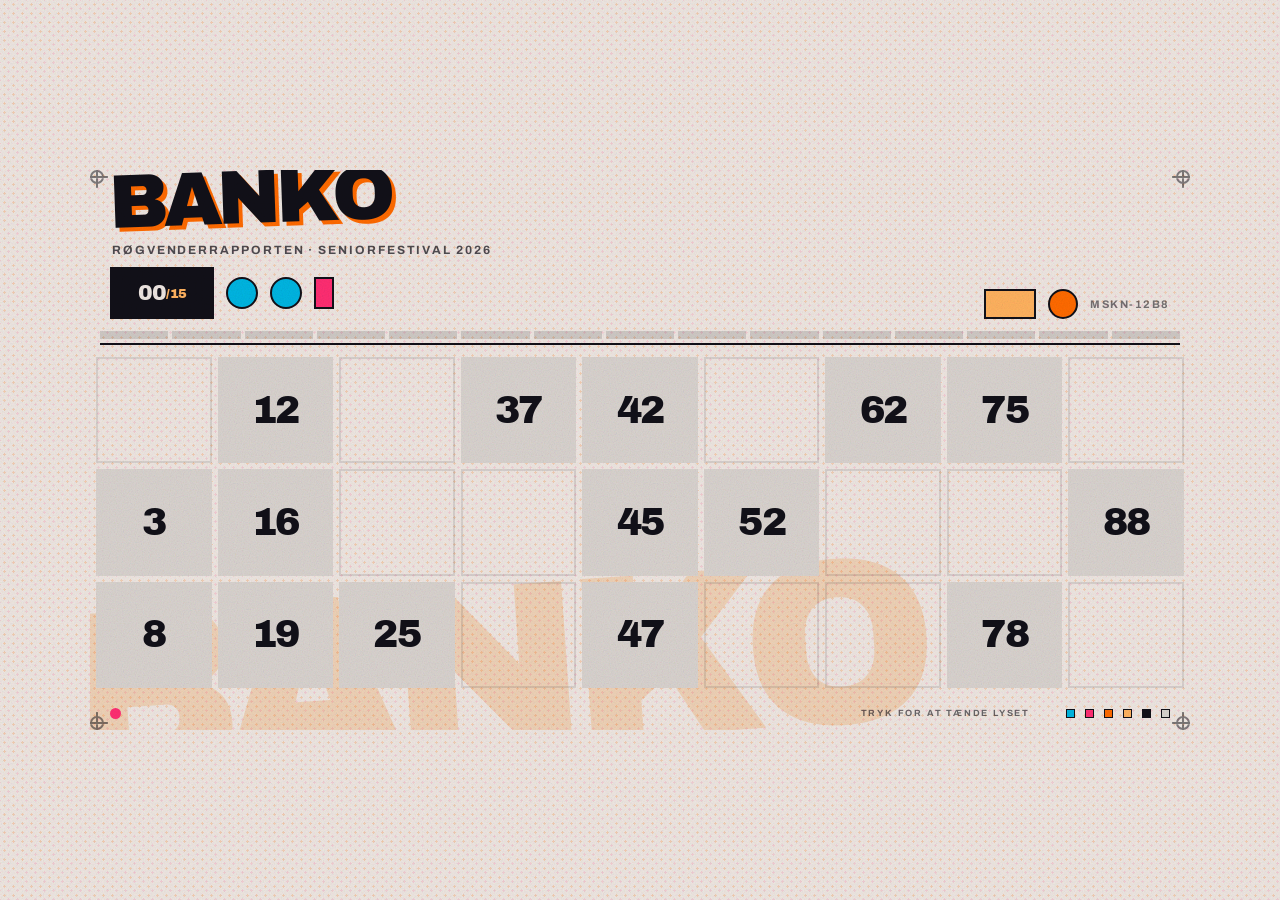
==== A/index.html @ c968e533 "add chooser page; move variant A to /A and variant D to /D Root index.html is now a split-screen cho" ====
<!DOCTYPE html>
<html lang="da">
<head>
<meta charset="UTF-8">
<meta name="viewport" content="width=device-width, initial-scale=1, maximum-scale=1, user-scalable=no, viewport-fit=cover">
<title>BANKO — Maskinen · Landslejr 2026</title>
<link rel="preconnect" href="https://fonts.googleapis.com">
<link rel="preconnect" href="https://fonts.gstatic.com" crossorigin>
<link href="https://fonts.googleapis.com/css2?family=Archivo+Black&family=Archivo:wght@400;600;700&display=swap" rel="stylesheet">
<style>
  *{ box-sizing:border-box; -webkit-tap-highlight-color:transparent; }
  html,body{ margin:0; height:100%; background:#0c0906; overflow:hidden; }
  body{
    --orange:#ff6b1a; --orange-deep:#e0490f; --glow:#ff922e; --hot:#ffb257;
    --teal:#3fe6cc; --party:#c94fd6; --party2:#42d6c0;
    --bg:#140f0b; --panel:#1e1712; --plate:#efe8dd; --plate-blank:#cdbfae; --ink:#181310;
    --bezel1:#d8c9a6; --bezel2:#b39a68; --glowbg:#43301d; --sub:#a98d68; --btnglow:#ff922e;
    font-family:ui-monospace,"SF Mono",Menlo,monospace;
  }

  /* --- Stage: always-landscape (ADR-10). Portrait → rotate whole app 90° via CSS. --- */
  .stage{
    position:relative; overflow:hidden;
    width:100vw; height:100vh; width:100dvw; height:100dvh;
    display:flex; align-items:center; justify-content:center;
    background:radial-gradient(120% 90% at 50% -20%,var(--glowbg) 0%,var(--bg) 55%); transition:background .45s;
    padding:max(10px,env(safe-area-inset-top)) max(10px,env(safe-area-inset-right)) max(10px,env(safe-area-inset-bottom)) max(10px,env(safe-area-inset-left));
  }
  /* Natural landscape: fill the wide screen. Panel takes the full viewport height
     (never under the address bar), grid flexes to fill, cells drop the square lock
     so numbers grow big instead of leaving black side-bars. Capped for desktop. */
  @media (orientation:landscape){
    .stage .bezel{ width:100%; max-width:min(1100px, 96vw); height:min(calc(100dvh - 16px), 560px); }
    .panel{ display:flex; flex-direction:column; height:100%; }
    .stage .grid{ flex:1 1 auto; min-height:0; min-width:0; grid-template-columns:repeat(9,minmax(0,1fr)); }
    .stage .cell{ aspect-ratio:auto; }   /* .stage bumps specificity over base .grid / .cell rules that come later in source */
  }
  @media (orientation:portrait){
    .stage{
      position:fixed; top:0; left:100%;
      width:100vh; height:100vw; width:100dvh; height:100dvw;
      transform:rotate(90deg); transform-origin:top left;
      padding:max(10px,env(safe-area-inset-left)) max(10px,env(safe-area-inset-top)) max(10px,env(safe-area-inset-right)) max(10px,env(safe-area-inset-bottom));
    }
    /* Rotated machine is landscape-shaped → fill layout so cells fit the (short) height instead of overflowing.
       Machine width relates to screen height (dvh), machine height to screen width (dvw). */
    .stage .bezel{ width:100%; max-width:min(1100px, 96dvh); height:min(calc(100dvw - 16px), 560px); }
    .panel{ display:flex; flex-direction:column; height:100%; }
    .stage .grid{ flex:1 1 auto; min-height:0; min-width:0; grid-template-columns:repeat(9,minmax(0,1fr)); }
    .stage .cell{ aspect-ratio:auto; }
  }
  /* Small machines (old/small phones): the full-size 2× chrome + centered title overflows the rail.
     Scale the top chrome down so the title never collides with the controls. Grid stays big. */
  @media (orientation:portrait) and (max-height:720px), (orientation:landscape) and (max-width:760px){
    .stage .rail{ padding:3px 40px 6px; gap:6px; }
    .stage .lgroup, .stage .rgroup{ gap:6px; }
    .stage .crt{ width:68px; height:34px; }
    .stage .crt-num{ font-size:18px; } .stage .crt-num span{ font-size:12px; }
    .stage .scan{ height:10px; }
    .stage .knob{ width:22px; height:22px; } .stage .tgl{ width:14px; height:22px; } .stage .redbtn{ width:22px; height:22px; }
    .stage .fader{ width:36px; height:22px; }
    .stage .title{ font-size:14px; letter-spacing:.1em; text-indent:.1em; }
    .stage .sub{ font-size:6px; letter-spacing:.14em; text-indent:.14em; }
    .stage .serial{ font-size:9.5px; }
    .stage .screw{ width:28px; height:28px; }
    .stage .s1{top:6px;left:6px}.stage .s2{top:6px;right:6px}.stage .s3{bottom:6px;left:6px}.stage .s4{bottom:6px;right:6px}
  }
  /* Ultra-small (ancient phones, ~320×480): shrink the chrome one more step */
  @media (orientation:portrait) and (max-height:520px), (orientation:landscape) and (max-width:560px){
    .stage .rail{ padding:3px 34px 5px; gap:5px; }
    .stage .lgroup, .stage .rgroup{ gap:5px; }
    .stage .crt{ width:56px; height:28px; } .stage .crt-num{ font-size:15px; } .stage .crt-num span{ font-size:9px; }
    .stage .knob{ width:20px; height:20px; } .stage .tgl{ width:13px; height:20px; } .stage .redbtn{ width:20px; height:20px; }
    .stage .fader{ width:30px; height:20px; }
    .stage .title{ font-size:11px; letter-spacing:.04em; text-indent:.04em; }
    .stage .sub{ font-size:5.5px; }
    .stage .serial{ font-size:8.5px; }
    .stage .screw{ width:24px; height:24px; }
    .stage .s1{top:5px;left:5px}.stage .s2{top:5px;right:5px}.stage .s3{bottom:5px;left:5px}.stage .s4{bottom:5px;right:5px}
  }

  .bezel{ background:linear-gradient(180deg,var(--bezel1),var(--bezel2)); transition:background .45s; padding:7px; border-radius:15px; max-width:820px; width:100%;
    box-shadow:inset 0 1px 0 rgba(255,255,255,.5),inset 0 -3px 6px rgba(0,0,0,.35),0 12px 34px rgba(0,0,0,.55); }
  .panel{ position:relative; background:var(--panel); border:1px solid #3a2c1e; border-radius:9px;
    padding:11px 14px 12px; box-shadow:inset 0 0 46px rgba(0,0,0,.6); overflow:hidden; transition:box-shadow .3s,background .45s; }
  .panel.party{ animation:disco 1.1s linear infinite; }
  @keyframes disco{
    0%{ box-shadow:inset 0 0 60px rgba(201,79,214,.34),0 0 0 2px rgba(255,107,26,.5) }
    33%{ box-shadow:inset 0 0 60px rgba(63,214,192,.34),0 0 0 2px rgba(201,79,214,.6) }
    66%{ box-shadow:inset 0 0 60px rgba(255,107,26,.4),0 0 0 2px rgba(63,214,192,.6) }
    100%{ box-shadow:inset 0 0 60px rgba(201,79,214,.34),0 0 0 2px rgba(255,107,26,.5) }
  }

  .screw{ position:absolute; z-index:5; width:40px; height:40px; border-radius:50%;
    background:radial-gradient(circle at 38% 30%, #f2e9d2 0%, #dccaa2 24%, #ab9569 60%, #6f5a3b 88%, #4c3c26 100%);
    border:1px solid #43331f;
    box-shadow:inset 0 2px 3px rgba(255,255,255,.55), inset 0 -4px 7px rgba(0,0,0,.5), 0 1px 3px rgba(0,0,0,.55); }
  .screw::before, .screw::after{ content:""; position:absolute; top:50%; left:17%; right:17%; height:11%;
    background:linear-gradient(#2c2013,#150e07); border-radius:3px;
    box-shadow:inset 0 1px 2px rgba(0,0,0,.9), 0 1px 0 rgba(255,255,255,.22); }
  .screw::before{ transform:translateY(-50%) rotate(35deg); }
  .screw::after{ transform:translateY(-50%) rotate(125deg); }
  .s1{top:7px;left:7px}.s2{top:7px;right:7px}.s3{bottom:7px;left:7px}.s4{bottom:7px;right:7px}

  .rail{ position:relative; display:flex; align-items:center; justify-content:space-between; gap:12px; padding:4px 50px 8px; }
  .lgroup, .rgroup{ display:flex; align-items:center; gap:12px; flex:none; }
  .crt{ position:relative; width:104px; height:52px; border-radius:8px; background:#04120f; flex:none; border:2px solid #3a2c1e; box-shadow:inset 0 0 14px rgba(63,230,204,.35); overflow:hidden; }
  .crt-grid{ position:absolute; inset:0; opacity:.32; background-image:linear-gradient(var(--teal) 1px,transparent 1px),linear-gradient(90deg,var(--teal) 1px,transparent 1px); background-size:12px 12px; }
  .crt-num{ position:absolute; inset:0; display:flex; align-items:center; justify-content:center; color:var(--teal); font-weight:800; font-size:28px; text-shadow:0 0 8px var(--teal) }
  .crt-num span{ color:#6f8f88; font-size:18px }
  .scan{ position:absolute; left:0; right:0; height:14px; background:linear-gradient(rgba(63,230,204,.18),transparent); animation:scan 2.6s linear infinite }
  @keyframes scan{ 0%{ top:-14px } 100%{ top:52px } }
  .knobs{ display:flex; align-items:center; gap:12px; flex:none }
  .knob{ width:32px; height:32px; border-radius:50%; position:relative; background:radial-gradient(circle at 38% 30%,#4a3a2a,#181109 78%); border:2px solid #4a3a2a }
  .knob::after{ content:""; position:absolute; left:50%; top:4px; width:4px; height:12px; background:var(--hot); border-radius:2px; box-shadow:0 0 6px var(--btnglow); transform-origin:bottom }
  .k1::after{ transform:translateX(-50%) rotate(-40deg) } .k3::after{ transform:translateX(-50%) rotate(40deg) }
  .tgl{ width:20px; height:32px; border-radius:3px; background:#241a12; border:2px solid #4a3a2a; position:relative }
  .tgl.on::after{ content:""; position:absolute; left:3px; right:3px; top:3px; height:12px; border-radius:2px; background:var(--hot); box-shadow:0 0 6px var(--btnglow) }
  .tgl.flip{ animation:tglflip .22s ease }
  @keyframes tglflip{ 0%,100%{ transform:scale(1) } 50%{ transform:scale(1.18) } }
  .redbtn{ width:30px; height:30px; border-radius:50%; background:radial-gradient(circle at 38% 32%,#ff6a5a,#a01508 76%); border:3px solid #2a0d07; box-shadow:0 0 12px rgba(220,40,20,.5) }
  /* New control types (right cluster, balance the left) — distinct from knob/toggle/CRT/redbtn */
  .fader{ position:relative; width:52px; height:30px; border-radius:4px; background:#181109; border:2px solid #4a3a2a; box-shadow:inset 0 1px 4px rgba(0,0,0,.7); flex:none; cursor:pointer }
  .fader::before{ content:""; position:absolute; left:5px; right:5px; top:50%; height:3px; transform:translateY(-50%); background:#3a2c1e; border-radius:2px }
  .fader::after{ content:""; position:absolute; top:3px; bottom:3px; left:58%; width:9px; border-radius:3px; background:linear-gradient(#e2d3ad,#8a7550); box-shadow:0 0 5px rgba(0,0,0,.6),inset 0 1px 0 rgba(255,255,255,.5) }
  .fader.slid::after{ animation:faderslide .4s ease }
  @keyframes faderslide{ 0%{ left:58% } 50%{ left:14% } 100%{ left:58% } }

  .nameplate{ position:absolute; left:50%; top:50%; transform:translate(-50%,-50%); text-align:center; line-height:1; z-index:2; pointer-events:none; }
  .nameplate .title, .nameplate .sub{ pointer-events:auto; }
  .title{ color:var(--orange); font-weight:800; font-size:20px; letter-spacing:.26em; text-indent:.26em; text-shadow:0 0 16px rgba(255,107,26,.6); cursor:pointer; user-select:none; white-space:nowrap; }
  .title.flick{ animation:titleflick .55s steps(1); }
  @keyframes titleflick{ 0%{opacity:1} 15%{opacity:.25} 30%{opacity:1} 45%{opacity:.35} 60%{opacity:1} 75%{opacity:.5} 100%{opacity:1} }
  .title.blast{ animation:titleblast .7s ease; }
  @keyframes titleblast{
    0%{ transform:none; filter:none }
    25%{ transform:scale(1.2) rotate(-2deg); filter:brightness(1.5) }
    50%{ transform:scale(1.12) rotate(2deg); filter:hue-rotate(120deg) brightness(1.5) }
    75%{ transform:scale(1.16) rotate(-1deg); filter:hue-rotate(250deg) brightness(1.4) }
    100%{ transform:none; filter:none }
  }
  .sub{ color:var(--sub); font-size:8.5px; letter-spacing:.3em; text-indent:.3em; margin-top:4px; white-space:nowrap; pointer-events:auto; cursor:pointer }
  .serial{ flex:none; color:var(--teal); font-weight:800; font-size:12px; letter-spacing:1px; text-shadow:0 0 8px var(--teal); white-space:nowrap }

  .batwrap{ display:flex; align-items:stretch; gap:3px; margin:0 2px 11px; cursor:pointer; }
  .battery{ flex:1; display:flex; gap:2px; padding:3px; background:#0c0906; border:2px solid #4a3a2a; border-radius:5px; box-shadow:inset 0 0 6px #000; }
  .battery i{ flex:1; border-radius:1px; background:#241d15; transition:background .14s,box-shadow .14s }
  .battery i.on.g{ background:#46d97a; box-shadow:0 0 6px #46d97a }
  .battery i.on.a{ background:var(--hot); box-shadow:0 0 6px var(--glow) }
  .battery i.on.r{ background:#ff4d3d; box-shadow:0 0 8px #ff4d3d }
  .nub{ width:5px; align-self:center; height:14px; background:#4a3a2a; border-radius:0 3px 3px 0 }
  .full .battery{ border-color:var(--orange); box-shadow:inset 0 0 6px #000,0 0 14px rgba(255,107,26,.6) }

  /* Secret line = absolute overlay → never reflows the grid. Bigger, centered over the machine. */
  .secret{ position:absolute; left:0; right:0; top:46%; transform:translateY(-50%); z-index:6; text-align:center; padding:0 6%;
    color:#fff; font-size:clamp(22px,5.6vw,40px); font-weight:900; letter-spacing:.06em; line-height:1.15;
    opacity:0; pointer-events:none; transition:opacity .25s;
    text-shadow:0 0 30px var(--glow),0 0 10px var(--orange),0 2px 6px rgba(0,0,0,.9); }
  .secret.show{ opacity:1; }
  .secret.punch{ animation:secpunch .45s ease; }
  @keyframes secpunch{ 0%{transform:translateY(-50%) scale(.6)} 55%{transform:translateY(-50%) scale(1.16)} 100%{transform:translateY(-50%) scale(1)} }
  /* Senior egg — text arrives tilted with its own pop */
  .secret.soul{ transform:translateY(-50%) rotate(-7deg); animation:soulpop .55s cubic-bezier(.2,1.3,.4,1); }
  @keyframes soulpop{ 0%{transform:translateY(-50%) rotate(-7deg) scale(.5);opacity:0} 60%{transform:translateY(-50%) rotate(-7deg) scale(1.12)} 100%{transform:translateY(-50%) rotate(-7deg) scale(1)} }
  /* Aura — new background: warm halo that breathes + gentle rising light (supports the wholesome message) */
  .aura{ position:absolute; inset:0; z-index:5; pointer-events:none; opacity:0; transition:opacity .45s; overflow:hidden; }
  .aura.show{ opacity:1; }
  .aura::before{ content:""; position:absolute; inset:-25%; background:radial-gradient(circle at 50% 47%, rgba(255,198,124,.5), rgba(255,120,40,.15) 42%, transparent 68%); animation:auraBreathe 3.2s ease-in-out infinite; }
  .aura::after{ content:""; position:absolute; inset:0; background:repeating-linear-gradient(0deg, rgba(255,226,190,.07) 0 2px, transparent 2px 26px); animation:auraRise 2.4s linear infinite; }
  @keyframes auraBreathe{ 0%,100%{ transform:scale(.9); opacity:.55 } 50%{ transform:scale(1.14); opacity:1 } }
  @keyframes auraRise{ from{ transform:translateY(0) } to{ transform:translateY(-26px) } }

  .grid{ display:grid; grid-template-columns:repeat(9,1fr); grid-template-rows:repeat(3,1fr); gap:5px; background:#100b07; padding:6px; border-radius:8px; border:1px solid #4a3a2b; container-type:inline-size; }
  .cell{ aspect-ratio:1; display:flex; align-items:center; justify-content:center; font-size:clamp(15px,6.4cqw,38px); font-weight:800; border-radius:6px; position:relative; }
  .cell.num{ background:var(--plate); color:var(--ink); cursor:pointer; box-shadow:inset 0 -3px 0 rgba(0,0,0,.2),inset 0 1px 0 rgba(255,255,255,.6); transition:transform .05s,box-shadow .1s,background .12s,color .12s; }
  .cell.num:active{ transform:translateY(2px); box-shadow:inset 0 -1px 0 rgba(0,0,0,.2) }
  .cell.blank{ background:var(--plate-blank); opacity:.26 }
  .cell.lit{ color:#fff; text-shadow:0 1px 2px rgba(0,0,0,.55); background:radial-gradient(circle at 50% 42%,var(--hot) 0%,var(--orange) 58%,var(--orange-deep) 100%); box-shadow:0 0 0 2px color-mix(in srgb,var(--btnglow) 50%,#000),0 0 22px 4px color-mix(in srgb,var(--btnglow) 56%,transparent),inset 0 2px 7px rgba(255,220,180,.6); animation:pulse 2.1s ease-in-out infinite; }
  @keyframes pulse{ 0%,100%{ box-shadow:0 0 0 2px color-mix(in srgb,var(--btnglow) 50%,#000),0 0 16px 3px color-mix(in srgb,var(--btnglow) 42%,transparent),inset 0 2px 7px rgba(255,220,180,.6) } 50%{ box-shadow:0 0 0 2px color-mix(in srgb,var(--btnglow) 50%,#000),0 0 28px 7px color-mix(in srgb,var(--btnglow) 63%,transparent),inset 0 2px 7px rgba(255,220,180,.6) } }

  .statusbar{ display:flex; align-items:center; gap:12px; margin-top:12px; padding:0 50px; height:26px }
  .pwr{ width:18px; height:18px; border-radius:50%; background:var(--btnglow); box-shadow:0 0 12px 3px var(--btnglow); animation:breathe 2.4s ease-in-out infinite }
  @keyframes breathe{ 0%,100%{ opacity:.55 } 50%{ opacity:1 } }
  .rivets{ margin-left:24px; display:flex; align-items:center; gap:10px; flex:none; }
  .rivets i{ width:9px; height:9px; border-radius:50%; background:radial-gradient(circle at 35% 30%,#6b5738,#241a10 78%); box-shadow:inset 0 0 1px #000,0 1px 0 rgba(255,255,255,.08); cursor:pointer; }
  .readout{ margin-left:auto; color:var(--sub); font-size:10px; letter-spacing:.2em; cursor:pointer; white-space:nowrap }
  .readout.tease{ animation:stamp .4s ease; color:var(--hot); text-shadow:0 0 8px var(--glow) }
  .party .pwr{ background:var(--party2); box-shadow:0 0 10px 3px var(--party) }

  /* Debug (?fejlfinding) */
  .dbg{ display:none; gap:8px; align-items:center; margin:8px 2px 0; }
  .dbg.on{ display:flex; }
  .dbg button{ font-family:inherit; font-size:12px; font-weight:800; letter-spacing:.08em; color:#fff; background:radial-gradient(circle at 38% 32%,#ff6a5a,#a01508 76%); border:1.5px solid #2a0d07; border-radius:6px; padding:7px 12px; cursor:pointer; }
  .dbg .info{ color:#a98d68; font-size:10px; }

  /* --- Party overlay (ADR-12): win-type + confetti + return countdown --- */
  .confetti{ position:absolute; inset:0; pointer-events:none; z-index:7; }
  .win{ position:absolute; inset:0; z-index:5; display:flex; flex-direction:column; align-items:center; justify-content:center; gap:clamp(24px,7vh,56px);
    background:rgba(20,15,11,.74); opacity:0; pointer-events:none; transition:opacity .25s; }
  .win.show{ opacity:1; pointer-events:auto; }
  .win .type{ font-size:clamp(34px,9vw,60px); font-weight:900; letter-spacing:.12em; color:#fff; text-align:center;
    text-shadow:0 0 34px var(--glow),0 0 8px var(--orange); transform:rotate(-6deg) scale(.85); transition:transform .25s; }
  .win.show .type{ transform:rotate(-6deg) scale(1); }
  .win .banko{ font-size:clamp(18px,4vw,26px); font-weight:800; letter-spacing:.3em; color:var(--hot); }
  .ret{ width:70%; max-width:420px; }
  .ret .lbl{ text-align:center; color:#e9d9bd; font-size:11px; letter-spacing:.2em; margin-bottom:6px; }
  .ret .track{ height:10px; border-radius:6px; background:#0c0906; border:2px solid #4a3a2a; overflow:hidden; box-shadow:inset 0 0 6px #000; }
  .ret .bar{ height:100%; width:100%; background:linear-gradient(90deg,var(--hot),var(--orange),var(--orange-deep)); }
  .ret .bar.run{ width:0; transition:width 10s linear; }

  /* --- Easter eggs (all on non-functional chrome; never block marking) --- */
  /* A — red button overheat: shake + amber flash */
  .bezel.shake{ animation:shake .5s ease; }
  @keyframes shake{ 0%,100%{transform:translate(0,0)} 20%{transform:translate(-4px,2px) rotate(-.4deg)} 40%{transform:translate(4px,-2px) rotate(.4deg)} 60%{transform:translate(-3px,1px)} 80%{transform:translate(3px,-1px)} }
  .flash{ position:absolute; inset:0; z-index:5; background:var(--hot); opacity:0; pointer-events:none; }
  .flash.on{ animation:flashpulse .16s steps(1) 3; }
  @keyframes flashpulse{ 0%{opacity:.5} 50%{opacity:0} 100%{opacity:.5} }
  /* B — konami max-disco strobe (no confetti) */
  .strobe{ position:absolute; inset:0; z-index:5; opacity:0; pointer-events:none; mix-blend-mode:screen; }
  .strobe.on{ animation:strobe .11s steps(1) infinite; }
  @keyframes strobe{ 0%{background:#fff;opacity:.85} 25%{background:var(--party);opacity:.7} 50%{background:#000;opacity:.25} 75%{background:var(--teal);opacity:.7} 100%{background:var(--orange);opacity:.8} }
  /* Combo 1 — white strobe rave */
  .strobe.white{ animation:wstrobe .09s steps(1) infinite; }
  @keyframes wstrobe{ 0%{background:#fff;opacity:.92} 50%{background:#000;opacity:.12} 100%{background:#fff;opacity:.92} }
  /* Combo 2 — expanding shockwave rings */
  .pulsering{ position:absolute; left:50%; top:50%; width:30px; height:30px; margin:-15px 0 0 -15px; border-radius:50%; border:4px solid var(--glow); z-index:7; pointer-events:none; box-shadow:0 0 16px var(--glow); animation:pulsering 1s ease-out forwards; }
  @keyframes pulsering{ 0%{ transform:scale(.2); opacity:.9 } 100%{ transform:scale(9); opacity:0 } }
  /* Combo 4 — police siren red/blue flood */
  .siren{ position:absolute; inset:0; z-index:5; opacity:0; pointer-events:none; mix-blend-mode:screen; }
  .siren.on{ animation:sirenflood .5s steps(1) infinite; }
  @keyframes sirenflood{ 0%{ background:radial-gradient(circle at 22% 50%, rgba(255,40,40,.75), transparent 55%); opacity:1 } 50%{ background:radial-gradient(circle at 78% 50%, rgba(50,90,255,.75), transparent 55%); opacity:1 } 100%{ background:radial-gradient(circle at 22% 50%, rgba(255,40,40,.75), transparent 55%); opacity:1 } }
  /* Combo 6 — 8-bit victory colour flash */
  .strobe.chip{ animation:chipflash .16s steps(1) infinite; }
  @keyframes chipflash{ 0%{background:#ffde3a;opacity:.72} 33%{background:#3fe6cc;opacity:.72} 66%{background:#ff6b1a;opacity:.72} 100%{background:#c94fd6;opacity:.72} }
  /* Combo 7 — bass-drop panel throb */
  .panel.throb{ animation:throb .5s ease-in-out 4; }
  @keyframes throb{ 0%,100%{ transform:scale(1); box-shadow:inset 0 0 46px rgba(0,0,0,.6) } 50%{ transform:scale(1.035); box-shadow:inset 0 0 60px rgba(255,60,20,.4),0 0 30px rgba(255,80,30,.5) } }
  /* Combo 8 — power-up gold glow flash */
  .panel.flashup{ animation:flashup .5s ease; }
  @keyframes flashup{ 0%,100%{ box-shadow:inset 0 0 46px rgba(0,0,0,.6) } 50%{ box-shadow:inset 0 0 40px rgba(255,220,120,.5),0 0 28px rgba(255,210,90,.75) } }
  /* Combo 9 — power-down brief dim */
  .panel.dim{ animation:pdim .85s ease; }
  @keyframes pdim{ 0%,100%{ filter:none } 45%{ filter:brightness(.5) saturate(.6) } }
  /* C — knob rev spin */
  .knob{ cursor:pointer; }
  .knob.rev{ animation:knobspin .6s cubic-bezier(.2,.8,.3,1); }
  @keyframes knobspin{ to{ transform:rotate(540deg) } }
  /* D — screws unscrew, fall, engine-room finale */
  .screw{ cursor:pointer; touch-action:none; transition:transform .25s,opacity .25s; }
  .screw.tick{ animation:screwtick 1.5s; }
  @keyframes screwtick{
    0%{ transform:rotate(0); animation-timing-function:cubic-bezier(.15,.85,.25,1) }   /* snap fast to 180° */
    16%{ transform:rotate(180deg); animation-timing-function:ease-out }                /* then unwind slowly back */
    100%{ transform:rotate(0) }
  }
  .screw.loosening{ animation:unscrew 1.5s linear forwards; }
  @keyframes unscrew{ 0%{transform:rotate(0) scale(1)} 100%{transform:rotate(540deg) scale(.9)} }
  /* Empty screw hole left behind after a screw falls out */
  .screw.hole{ background:radial-gradient(circle at 50% 42%, #000 0%, #0b0806 72%, #241a10 100%); border-color:#0a0705;
    box-shadow:inset 0 3px 6px rgba(0,0,0,.95), inset 0 -1px 2px rgba(255,255,255,.06), 0 1px 2px rgba(0,0,0,.5); }
  .screw.hole::before, .screw.hole::after{ display:none; }
  /* Fallen screw = a fixed-position clone appended to <body> → escapes the panel clip, drops out the window */
  /* Screws fall toward the MACHINE's bottom: down in landscape, left in portrait (machine rotated 90°) */
  .screwfly{ position:fixed; width:40px; height:40px; z-index:9999; pointer-events:none; }
  .screwfly.down{ animation:flydown 1.5s cubic-bezier(.4,.15,.7,1) forwards; }
  .screwfly.left{ animation:flyleft 1.5s cubic-bezier(.4,.15,.7,1) forwards; }
  @keyframes flydown{ 0%{ transform:translateY(0) rotate(0) } 100%{ transform:translateY(120vh) rotate(1100deg); opacity:.85 } }
  @keyframes flyleft{ 0%{ transform:translate(0,0) rotate(0) } 100%{ transform:translate(-120vw,0) rotate(1100deg); opacity:.85 } }
  /* D finale — panel comes loose and swings by its top-left corner, then snaps back */
  .panel.hang{ transform-origin:26px 26px; animation:hang 3.2s cubic-bezier(.3,.7,.4,1), disco 1.1s linear infinite; }
  @keyframes hang{
    0%{transform:none}
    12%{transform:translateY(20px) rotate(8deg)}
    30%{transform:translateY(15px) rotate(-6deg)}
    48%{transform:translateY(17px) rotate(5deg)}
    66%{transform:translateY(14px) rotate(-3deg)}
    82%{transform:translateY(8px) rotate(1.5deg)}
    100%{transform:none}   /* screws fly back → snaps straight */
  }
  .plaque{ position:absolute; inset:0; z-index:6; display:flex; align-items:center; justify-content:center; text-align:center;
    font-size:clamp(24px,7vw,50px); font-weight:900; letter-spacing:.12em; color:var(--hot); background:rgba(10,7,4,.82);
    opacity:0; pointer-events:none; transition:opacity .3s; text-shadow:0 0 30px var(--glow); }
  .plaque.show{ opacity:1; }
  /* Hidden FDF'erfest ad (long-press red button) — slides down, machine-styled, non-blocking */
  /* Top banner. Opaque, lighter-than-panel background so it reads as a raised banner (not just an orange ring). */
  .ad{ position:absolute; left:8px; right:8px; top:8px; z-index:8; display:flex; align-items:center; justify-content:center; gap:10px;
    background:linear-gradient(180deg,#3a2b1c,#241a10); border:2px solid var(--orange); border-radius:10px;
    padding:10px 14px; box-shadow:0 10px 26px rgba(0,0,0,.7),0 0 22px rgba(255,107,26,.55);
    transform:translateY(-180%); pointer-events:none; transition:transform .42s cubic-bezier(.3,1.25,.5,1); }
  .ad.show{ transform:translateY(0); pointer-events:auto; }
  .adtxt{ color:var(--plate); font-size:clamp(11px,2.5vw,15px); letter-spacing:.02em; }
  .adtxt b{ color:var(--hot); }
  .adbtn{ flex:none; color:#fff; text-decoration:none; font-weight:800; font-size:clamp(11px,2.5vw,14px); letter-spacing:.08em; white-space:nowrap;
    background:radial-gradient(circle at 40% 30%,var(--hot),var(--orange) 60%,var(--orange-deep)); padding:6px 13px; border-radius:6px; box-shadow:0 0 10px rgba(255,107,26,.6); }
  .adclose{ flex:none; color:var(--sub); font-size:14px; cursor:pointer; padding:0 2px; }
  /* Easter egg — blank-cell tap: propeller flies across the whole screen, spinning. */
  .propfly{ position:absolute; top:38%; left:-320px; z-index:60; width:min(260px,45vmin); pointer-events:none; animation:propcross 2.2s linear forwards; }
  .propfly img{ display:block; width:100%; filter:drop-shadow(0 6px 14px rgba(0,0,0,.55)); animation:propspin 0.85s linear infinite; }
  @keyframes propcross{ from{ left:-320px; } to{ left:calc(100% + 400px); } }
  @keyframes propspin{ from{ transform:rotate(0); } to{ transform:rotate(360deg); } }
  /* MASKINEN final — rotating disco spotlights sweeping across the machine */
  .beams{ position:absolute; inset:-40%; z-index:4; pointer-events:none; opacity:0; mix-blend-mode:screen; transition:opacity .3s;
    background:conic-gradient(from 0deg,
      transparent 0 14deg, rgba(255,146,46,.55) 14deg 22deg, transparent 22deg 60deg,
      rgba(201,79,214,.5) 60deg 68deg, transparent 68deg 108deg,
      rgba(63,214,192,.45) 108deg 116deg, transparent 116deg 168deg,
      rgba(255,107,26,.55) 168deg 176deg, transparent 176deg 240deg,
      rgba(255,178,87,.5) 240deg 248deg, transparent 248deg 300deg,
      rgba(201,79,214,.45) 300deg 308deg, transparent 308deg 360deg); }
  .beams.on{ opacity:1; animation:beamspin 3.4s linear infinite; }
  @keyframes beamspin{ to{ transform:rotate(360deg); } }
  /* MASKINEN final — big text across the machine (transparent → machine dances behind) */
  .bigtext{ position:absolute; inset:0; z-index:6; display:flex; align-items:center; justify-content:center; text-align:center; padding:0 5%;
    font-size:clamp(28px,10vw,78px); font-weight:900; letter-spacing:.04em; line-height:1.02; color:#fff;
    text-shadow:0 0 34px var(--glow),0 0 12px var(--orange),0 3px 0 rgba(0,0,0,.35);
    opacity:0; pointer-events:none; transform:scale(.7) rotate(-5deg); transition:opacity .3s,transform .3s; }
  .bigtext.show{ opacity:1; animation:bigwob 1.5s ease-in-out infinite .3s; }
  @keyframes bigwob{ 0%,100%{transform:scale(1) rotate(-5deg)} 50%{transform:scale(1.05) rotate(-2.5deg)} }
  /* dancing plate */
  .grid.dance .cell.num{ animation:platedance .5s ease-in-out infinite; }
  @keyframes platedance{ 0%,100%{transform:translateY(0) scale(1)} 50%{transform:translateY(-7px) scale(1.06)} }
  .grid.dance .cell.num:nth-child(3n){ animation-delay:.08s } .grid.dance .cell.num:nth-child(3n+2){ animation-delay:.16s }
  /* Serial tap → "ÆGTE VARE" stamp */
  .serial{ cursor:pointer; }
  .serial.stamp{ animation:stamp .42s ease; color:#46d97a; text-shadow:0 0 10px #46d97a; }
  @keyframes stamp{ 0%{transform:scale(.5) rotate(-8deg);opacity:.3} 60%{transform:scale(1.25) rotate(3deg)} 100%{transform:scale(1) rotate(0)} }
  /* E — ember sparks when 90 lights up */
  .ember{ position:absolute; width:6px; height:6px; border-radius:50%; pointer-events:none; z-index:7;
    background:radial-gradient(circle,#fff 0%,#ffb257 40%,#e0490f 85%); box-shadow:0 0 8px #ff922e;
    animation:ember .9s ease-out forwards; }
  @keyframes ember{ to{ transform:translate(var(--dx),var(--dy)) scale(.15); opacity:0; } }

  /* ==========================================================================
     VARIANT A — RISOGRAPH GIG POSTER
     The machine metaphor is gone: no bezel, no panel, no frame, no glow, no
     bevels. This is a screenprinted poster — flat spot inks on warm paper,
     visible grain and halftone, oversized Archivo Black display type, and a
     deliberate pink misregistration offset under every lit number.
     Palette is the extracted Seniorfestival system, nothing else.
     Deliberately shares nothing with variant D (pixels) or variant C (bloom).
     ========================================================================== */
  body{
    --ink:#111018; --paper:#efe7e2; --paper-2:#d9d3cf;
    --orange:#ff6a00; --pink:#ff2d72; --sand:#ffb25f; --cyan:#00b5e2;
    --display:"Archivo Black",Impact,sans-serif;
    --meta:"Archivo",system-ui,sans-serif;
    /* legacy machine tokens re-pointed so unconverted rules stay in palette */
    --orange-deep:#ff2d72; --glow:#ff6a00; --hot:#ffb257;
    --teal:#00b5e2; --party:#ff2d72; --party2:#00b5e2;
    --bg:#efe7e2; --panel:transparent; --plate:#efe7e2; --plate-blank:#d9d3cf;
    --bezel1:#efe7e2; --bezel2:#d9d3cf; --glowbg:#efe7e2;
    --sub:rgba(17,16,24,.55); --btnglow:#ff6a00;
    font-family:var(--meta); color:var(--ink);
  }
  html,body{ background:var(--paper); }

  /* Paper ground + halftone field. Flat inks only — no radial glows anywhere. */
  .stage{ background:
      radial-gradient(rgba(255,106,0,.20) 1.1px,transparent 1.2px) 0 0/9px 9px,
      radial-gradient(rgba(255,45,114,.13) 1.1px,transparent 1.2px) 4px 4px/9px 9px,
      var(--paper); }
  /* Press grain — the texture that sells the print. */
  .stage::after{ content:""; position:absolute; inset:0; z-index:30; pointer-events:none;
    opacity:.5; mix-blend-mode:multiply;
    background-image:url("data:image/svg+xml;utf8,<svg xmlns='http://www.w3.org/2000/svg' width='140' height='140'><filter id='n'><feTurbulence type='fractalNoise' baseFrequency='.85' numOctaves='3'/></filter><rect width='140' height='140' filter='url(%23n)' opacity='.42'/></svg>"); }

  /* No cabinet. The sheet IS the layout. */
  .bezel{ background:none; box-shadow:none; padding:0; border-radius:0; max-width:1000px; }
  .panel{ background:none; border:0; border-radius:0; box-shadow:none; padding:0 6px 4px; }
  /* Grid-breaking watermark, printed under everything in pale sand ink. */
  .panel::before{ content:"BANKO"; position:absolute; z-index:0; pointer-events:none;
    left:-3%; bottom:-6%; font-family:var(--display); font-size:26vh; line-height:.8;
    letter-spacing:-.06em; color:var(--sand); opacity:.30; mix-blend-mode:multiply;
    transform:rotate(-4deg); }
  .rail, .batwrap, .grid, .statusbar{ position:relative; z-index:1; }

  /* Screws → printed register marks (the crosshairs on a press sheet). */
  .screw, .stage .screw{ width:14px; height:14px; border-radius:50%; background:none;
    border:2px solid var(--ink); box-shadow:none; opacity:.5; }
  .screw::before, .screw::after{ display:block; content:""; position:absolute;
    background:var(--ink); left:50%; top:50%; }
  .screw::before{ width:2px; height:22px; transform:translate(-50%,-50%); }
  .screw::after{ width:22px; height:2px; transform:translate(-50%,-50%); }
  .screw.hole{ opacity:.18; }
  .s1{top:0;left:0}.s2{top:0;right:0}.s3{bottom:0;left:0}.s4{bottom:0;right:0}
  .stage .s1{top:0;left:0}.stage .s2{top:0;right:0}
  .stage .s3{bottom:0;left:0}.stage .s4{bottom:0;right:0}

  /* Masthead — oversized, tilted, ink on paper. */
  /* Masthead is a real flow item, not an absolutely-centred plate — that is the
     only way the display type can get big without landing on the chrome. */
  .rail{ padding:2px 14px 12px; align-items:flex-end; gap:8px 14px; flex-wrap:wrap; }
  /* Masthead gets its own full-width band above the meta row, so the display
     type can run large without ever meeting the chrome. */
  .nameplate{ position:static; transform:none; order:-1; flex:0 0 100%;
    min-width:0; text-align:left; }
  .lgroup, .rgroup{ flex:0 0 auto; align-items:center; }
  .title{ font-family:var(--display); font-weight:400; color:var(--ink);
    font-size:clamp(26px,7.2vw,76px); letter-spacing:-.055em; text-indent:0;
    line-height:.82; text-shadow:4px 4px 0 var(--orange); transform:rotate(-2deg);
    transform-origin:left bottom; }
  .stage .title{ font-family:var(--display); letter-spacing:-.055em; text-indent:0;
    font-size:clamp(26px,7.2vw,76px); line-height:.82; }
  .sub{ font-family:var(--meta); font-weight:700; color:var(--ink);
    text-transform:uppercase; letter-spacing:.16em; text-indent:.16em;
    font-size:clamp(7px,1.1vw,12px); margin-top:8px; opacity:.72; white-space:nowrap; line-height:1.4; }
  .stage .sub{ font-size:clamp(7px,1.1vw,12px); letter-spacing:.16em; text-indent:.16em; }

  /* Counter → a stamped ink block, not a screen. */
  .crt{ background:var(--ink); border:0; border-radius:0; box-shadow:none; overflow:visible; }
  .crt-grid, .scan{ display:none; }
  .crt-num{ font-family:var(--display); font-weight:400; color:var(--paper);
    font-size:clamp(11px,2vw,22px); letter-spacing:-.04em; text-shadow:none; }
  .crt-num span{ color:var(--sand); font-size:.6em; }

  /* Chrome → printer's marks and colour-bar chips. All still clickable. */
  .knob{ border-radius:50%; background:var(--cyan); border:2px solid var(--ink); }
  .knob::after{ display:none; }
  .tgl{ border-radius:0; background:var(--pink); border:2px solid var(--ink); }
  .tgl.on::after{ display:none; }
  .fader{ border-radius:0; background:var(--sand); border:2px solid var(--ink); box-shadow:none; }
  .fader::before, .fader::after{ display:none; }
  .redbtn{ border-radius:50%; background:var(--orange); border:2px solid var(--ink); box-shadow:none; }
  .serial{ font-family:var(--meta); font-weight:700; color:var(--ink); opacity:.55;
    font-size:clamp(7px,1vw,11px); letter-spacing:.14em; text-shadow:none; }

  /* Progress → an ink rule that fills. No gauge, no segments-as-cells. */
  .batwrap{ margin:0 4px 12px; }
  .battery{ background:none; border:0; border-bottom:2px solid var(--ink); border-radius:0;
    box-shadow:none; padding:0 0 4px; gap:4px; }
  .battery i{ background:rgba(17,16,24,.14); border-radius:0; box-shadow:none; height:8px; }
  .battery i.on.g, .battery i.on.a, .battery i.on.r{ background:var(--orange); box-shadow:none; }
  .nub{ display:none; }
  .full .battery{ border-bottom-color:var(--orange); box-shadow:none; }

  /* The plate — flat ink blocks, hard edges, paper gutters. */
  .grid{ background:none; border:0; border-radius:0; padding:0; gap:6px; }
  .cell{ border-radius:0; overflow:visible; }
  .cell.num{ background:var(--paper-2); color:var(--ink); box-shadow:none;
    font-family:var(--display); font-weight:400; letter-spacing:-.04em;
    transition:background .08s,color .08s; }
  .cell.num:active{ transform:translate(1px,1px); box-shadow:none; }
  .cell.blank{ background:none; opacity:1; box-shadow:inset 0 0 0 2px rgba(17,16,24,.10); }
  .cell.lit{ background:var(--orange); color:var(--ink); text-shadow:none;
    box-shadow:none; animation:none; }
  /* Misregistration: a pink plate printed 5px off, multiplied under the orange. */
  .cell.lit::after{ content:""; position:absolute; inset:0; z-index:-1;
    background:var(--pink); mix-blend-mode:multiply; transform:translate(5px,5px); }

  /* Status line → press credits set in small caps. */
  .statusbar{ padding:0 14px; }
  .pwr{ width:11px; height:11px; border-radius:50%; background:var(--pink);
    box-shadow:none; animation:none; }
  .readout{ font-family:var(--meta); font-weight:700; color:var(--ink); opacity:.6;
    text-transform:uppercase; letter-spacing:.2em; font-size:9px; }
  .rivets i{ border-radius:0; width:9px; height:9px; background:var(--cyan);
    border:1px solid var(--ink); box-shadow:none; }
  .rivets i:nth-child(2){ background:var(--pink) } .rivets i:nth-child(3){ background:var(--orange) }
  .rivets i:nth-child(4){ background:var(--sand) } .rivets i:nth-child(5){ background:var(--ink) }
  .rivets i:nth-child(6){ background:var(--paper-2) }

  /* Win — the poster is overprinted edge to edge. */
  .win{ background:var(--paper); }
  .win .type{ font-family:var(--display); font-weight:400; color:var(--ink);
    font-size:clamp(38px,13vw,150px); letter-spacing:-.06em; line-height:.82;
    text-shadow:8px 8px 0 var(--orange), 16px 16px 0 var(--pink); }
  .win .banko{ font-family:var(--meta); font-weight:700; color:var(--ink); opacity:.7;
    text-transform:uppercase; letter-spacing:.3em; font-size:clamp(9px,1.6vw,14px); }
  .ret .lbl{ font-family:var(--meta); font-weight:700; color:var(--ink); opacity:.6;
    text-transform:uppercase; letter-spacing:.2em; font-size:10px; }
  .ret .track{ background:none; border:0; border-bottom:3px solid rgba(17,16,24,.18);
    border-radius:0; box-shadow:none; height:3px; }
  .ret .bar{ background:var(--ink); height:3px; }

  /* Overlays & eggs — printed, never glowing. */
  .secret, .plaque, .bigtext{ font-family:var(--display); font-weight:400; letter-spacing:-.03em; }
  .secret{ color:var(--ink); text-shadow:3px 3px 0 var(--sand); }
  .plaque{ background:var(--paper); color:var(--ink); text-shadow:5px 5px 0 var(--orange); }
  .bigtext{ color:var(--ink); text-shadow:6px 6px 0 var(--orange), 12px 12px 0 var(--pink); }
  .aura::before{ background:radial-gradient(circle at 50% 47%,rgba(255,178,95,.30),transparent 62%);
    mix-blend-mode:multiply; }
  .aura::after{ display:none; }
  .ember{ border-radius:50%; background:var(--pink); box-shadow:none; }
  .pulsering{ border-radius:50%; border:5px solid var(--ink); box-shadow:none; }
  .ad{ background:var(--ink); border:0; border-radius:0; box-shadow:8px 8px 0 var(--orange); }
  .adtxt{ color:var(--paper); font-family:var(--meta); }
  .adtxt b{ color:var(--sand); }
  .adbtn{ font-family:var(--meta); font-weight:700; background:var(--orange); color:var(--ink);
    border-radius:0; box-shadow:none; letter-spacing:.1em; text-transform:uppercase; }
  .adclose{ color:var(--paper); opacity:.6; }
  .dbg button{ font-family:var(--meta); font-weight:700; background:var(--ink); color:var(--paper);
    border:0; border-radius:0; text-transform:uppercase; letter-spacing:.1em; }
  .dbg .info{ color:var(--ink); opacity:.6; }
  @keyframes chipflash{ 0%{background:var(--sand);opacity:.6} 33%{background:var(--cyan);opacity:.6}
    66%{background:var(--orange);opacity:.6} 100%{background:var(--pink);opacity:.6} }
  @keyframes strobe{ 0%{background:var(--paper);opacity:.85} 25%{background:var(--pink);opacity:.6}
    50%{background:var(--ink);opacity:.2} 75%{background:var(--cyan);opacity:.6}
    100%{background:var(--orange);opacity:.7} }
  .beams{ background:conic-gradient(from 0deg,
      transparent 0 16deg, rgba(255,106,0,.40) 16deg 24deg, transparent 24deg 76deg,
      rgba(255,45,114,.36) 76deg 84deg, transparent 84deg 136deg,
      rgba(0,181,226,.32) 136deg 144deg, transparent 144deg 196deg,
      rgba(255,178,95,.40) 196deg 204deg, transparent 204deg 360deg);
    mix-blend-mode:multiply; }

  @media (prefers-reduced-motion:reduce){
    .beams.on{ animation:none !important; }
  }
</style>
</head>
<body>
  <div class="stage">
  <div class="bezel">
  <div class="panel" id="panel">
    <span class="screw s1"></span><span class="screw s2"></span><span class="screw s3"></span><span class="screw s4"></span>

    <div class="rail">
      <div class="lgroup">
        <div class="crt"><div class="crt-grid"></div><div class="crt-num" id="crt">00<span>/15</span></div><div class="scan"></div></div>
        <div class="knobs"><span class="knob k1"></span><span class="knob k3"></span><span class="tgl on"></span></div>
      </div>
      <div class="nameplate">
        <div class="title" id="title">BANKO</div>
        <div class="sub">RØGVENDERRAPPORTEN · SENIORFESTIVAL 2026</div>
      </div>
      <div class="rgroup">
        <span class="fader"></span>
        <span class="redbtn"></span>
        <div class="serial" id="serial">MSKN-————</div>
      </div>
    </div>

    <div class="batwrap">
      <div class="battery" id="bat"><i></i><i></i><i></i><i></i><i></i><i></i><i></i><i></i><i></i><i></i><i></i><i></i><i></i><i></i><i></i></div>
      <span class="nub"></span>
    </div>

    <div class="secret" id="secret">⚡ MAGIEN ELLER TEKNOLOGIEN? ⚡</div>

    <div class="grid" id="grid"></div>

    <div class="statusbar">
      <span class="pwr"></span><span class="readout">TRYK FOR AT TÆNDE LYSET</span><span class="rivets" id="rivets"><i></i><i></i><i></i><i></i><i></i><i></i></span>
    </div>

    <div class="dbg" id="dbg" hidden>
      <button id="newplate">NY PLADE</button>
      <span class="info" id="dbginfo"></span>
    </div>

    <div class="flash" id="flash"></div>
    <div class="strobe" id="strobe"></div>
    <div class="siren" id="siren"></div>
    <div class="beams" id="beams"></div>
    <div class="bigtext" id="bigtext"></div>
    <div class="aura" id="aura"></div>
    <div class="plaque" id="plaque">🔧 MOTORRUMMET 🔧</div>
    <div class="ad" id="ad">
      <span class="adtxt">Pssst… følger du <b>fdf'erfest</b> på insta? 👀</span>
      <a class="adbtn" id="adlink" href="https://www.instagram.com/fdfterfest/" target="_blank" rel="noopener">FØLG →</a>
      <span class="adclose" id="adclose">✕</span>
    </div>
    <div class="ad" id="ytad">
      <span class="adtxt">Har du husket at følge <b>RøgvenderRapporten</b> på youtube?</span>
      <a class="adbtn" id="ytlink" href="https://www.youtube.com/@rogvenderrapporten" target="_blank" rel="noopener">Åben youtube →</a>
      <span class="adclose" id="ytclose">✕</span>
    </div>
    <canvas class="confetti" id="confetti"></canvas>
    <div class="win" id="win">
      <div class="type" id="wintype">BANKO!</div>
      <div class="banko">TILLYKKE!!!</div>
      <div class="ret">
        <div class="lbl">BARE ROLIG, DIN PLADE KOMMER TILBAGE</div>
        <div class="track"><div class="bar" id="retbar"></div></div>
      </div>
    </div>
  </div>
  </div>
  </div>

<script>
(function(){
  "use strict";

  // ---------- Randomness: crypto only (ADR-6). Never Date.now / raw Math.random. ----------
  // ponytail: modulo bias on a 32-bit draw is ~1e-9 for n<=90 — irrelevant for banko.
  function rnd(n){ const a=new Uint32Array(1); crypto.getRandomValues(a); return a[0] % n; }
  function shuffle(arr){ for(let i=arr.length-1;i>0;i--){ const j=rnd(i+1); [arr[i],arr[j]]=[arr[j],arr[i]]; } return arr; }

  // ---------- Plate generation (classic Danish banko, 3×9). ----------
  function colRange(c){                 // inclusive [lo,hi]
    if(c===0) return [1,9];
    if(c===8) return [80,90];           // 80–90 = 11 numbers (off-by-one trap)
    return [c*10, c*10+9];
  }
  function drawUnique(lo,hi,k){         // k distinct numbers from [lo,hi], sorted asc
    const pool=[]; for(let v=lo; v<=hi; v++) pool.push(v);
    shuffle(pool);
    return pool.slice(0,k).sort((a,b)=>a-b);
  }
  function pickRows(cnt){               // subset of {0,1,2} of size cnt, sorted
    return shuffle([0,1,2]).slice(0,cnt).sort((a,b)=>a-b);
  }
  function colCounts(){                 // 9 columns, each 1–3, total 15
    const c=Array(9).fill(1); let extra=6;
    while(extra>0){ const i=rnd(9); if(c[i]<3){ c[i]++; extra--; } }
    return c;
  }
  function rowLayout(counts){           // rejection-sample until every row has exactly 5 (PLAN §3)
    for(let attempt=0; attempt<2000; attempt++){
      const rowsOfCol = counts.map(pickRows);
      const tot=[0,0,0];
      rowsOfCol.forEach(rs=>rs.forEach(r=>tot[r]++));
      if(tot[0]===5 && tot[1]===5 && tot[2]===5) return rowsOfCol;
    }
    throw new Error("rowLayout failed");
  }
  function makePlate(){                 // → 3×9 grid of number|null (explicit blanks, PLAN §3.5)
    const counts=colCounts();
    const rowsOfCol=rowLayout(counts);
    const grid=[[],[],[]].map(()=>Array(9).fill(null));
    for(let c=0;c<9;c++){
      const [lo,hi]=colRange(c);
      const nums=drawUnique(lo,hi,counts[c]);      // sorted asc
      const rows=rowsOfCol[c];                      // sorted asc → smallest on top
      rows.forEach((r,i)=> grid[r][c]=nums[i]);
    }
    return grid;
  }

  // ---------- Serial = FNV-1a hash of the 15 numbers (ADR-11). Deterministic, local. ----------
  function plateNums(grid){ const out=[]; for(const row of grid) for(const v of row) if(v!=null) out.push(v); return out; }
  function serialOf(grid){
    let h=0x811c9dc5>>>0;
    for(const n of plateNums(grid)){ h^=n; h=Math.imul(h,0x01000193)>>>0; }
    return "MSKN-"+h.toString(16).toUpperCase().padStart(8,"0").slice(-4);
  }

  // ---------- Self-check (?test): 5000 plates, log rule breaks (DoD). ----------
  function validate(grid){
    const errs=[];
    const nums=plateNums(grid);
    if(nums.length!==15) errs.push("total "+nums.length);
    if(new Set(nums).size!==nums.length) errs.push("dup numbers");
    for(let r=0;r<3;r++){ const c=grid[r].filter(v=>v!=null).length; if(c!==5) errs.push("row "+r+" has "+c); }
    for(let c=0;c<9;c++){
      const col=[grid[0][c],grid[1][c],grid[2][c]].filter(v=>v!=null);
      if(col.length<1||col.length>3) errs.push("col "+c+" has "+col.length);
      const [lo,hi]=colRange(c);
      for(const v of col){ if(v<lo||v>hi) errs.push("col "+c+" value "+v+" out of ["+lo+","+hi+"]"); }
      for(let i=1;i<col.length;i++){ if(col[i]<=col[i-1]) errs.push("col "+c+" not sorted"); }
    }
    return errs;
  }
  function selfCheck(){
    const N=5000; let breaks=0;
    for(let i=0;i<N;i++){ const e=validate(makePlate()); if(e.length){ breaks++; if(breaks<=5) console.error("plate",i,e); } }
    console.log("[?test] "+N+" plader, "+breaks+" regelbrud"+(breaks===0?" ✓":" ✗"));
    document.body.innerHTML='<pre style="color:'+(breaks?'#ff4d3d':'#46d97a')+';font:16px monospace;padding:20px">'
      +N+' plader — '+breaks+' regelbrud'+(breaks===0?' ✓ (se konsol)':' ✗ (se konsol)')+'</pre>';
  }

  // ---------- Persistence (localStorage, ADR-3). Plate pinned on first open (ADR-4). ----------
  const K_GRID="banko.grid", K_MARKS="banko.marks";
  function loadGrid(){
    try{ const s=localStorage.getItem(K_GRID); if(s){ const g=JSON.parse(s); if(validate(g).length===0) return g; } }catch(e){}
    return null;
  }
  function saveGrid(g){ try{ localStorage.setItem(K_GRID, JSON.stringify(g)); }catch(e){} }
  function loadMarks(){ try{ return new Set(JSON.parse(localStorage.getItem(K_MARKS)||"[]")); }catch(e){ return new Set(); } }
  function saveMarks(set){ try{ localStorage.setItem(K_MARKS, JSON.stringify([...set])); }catch(e){} }

  // ================= app =================
  const params=new URLSearchParams(location.search);
  if(params.has("test")){ selfCheck(); return; }

  const $=s=>document.querySelector(s);
  const panel=$("#panel"), gridEl=$("#grid"), crt=$("#crt"), serialEl=$("#serial"), bat=[...document.querySelectorAll("#bat i")];
  const title=$("#title"), secret=$("#secret"), win=$("#win"), winType=$("#wintype"), retbar=$("#retbar");

  let grid=loadGrid();
  if(!grid){ grid=makePlate(); saveGrid(grid); localStorage.removeItem(K_MARKS); }
  let marks=loadMarks();
  let prevCompleteRows=0, partyActive=false;

  function litCount(){ return plateNums(grid).filter(v=>marks.has(v)).length; }
  function completeRows(){
    let n=0;
    for(let r=0;r<3;r++){ const nums=grid[r].filter(v=>v!=null); if(nums.every(v=>marks.has(v))) n++; }
    return n;
  }
  function refreshReadouts(){
    const lit=litCount();
    crt.innerHTML=String(lit).padStart(2,"0")+"<span>/15</span>";
    bat.forEach((s,i)=>{ s.className=""; if(i<lit) s.classList.add("on", i<5?"g":i<10?"a":"r"); });
    document.querySelector(".batwrap").classList.toggle("full", lit>=15);
  }

  function render(){
    serialEl.textContent=serialOf(grid);
    gridEl.innerHTML="";
    for(let r=0;r<3;r++) for(let c=0;c<9;c++){
      const v=grid[r][c];
      const cell=document.createElement("div");
      if(v==null){ cell.className="cell blank"; cell.addEventListener("click",flyPropeller); }
      else{
        cell.className="cell num"+(marks.has(v)?" lit":"");
        cell.textContent=v; cell.dataset.n=v;
        cell.addEventListener("click",()=>toggle(v,cell));
      }
      gridEl.appendChild(cell);
    }
    prevCompleteRows=completeRows();
    refreshReadouts();
  }

  function toggle(v,cell){
    if(partyActive) return;
    if(marks.has(v)) marks.delete(v); else marks.add(v);
    cell.classList.toggle("lit", marks.has(v));
    saveMarks(marks);
    refreshReadouts();
    if(v===90 && marks.has(90)) emberBurst(cell);   // E — gnist ved 90
    const now=completeRows();
    if(now>prevCompleteRows && now>0) celebrate(now);
    prevCompleteRows=now;
  }

  // ---------- Party sequence (ADR-12): 20s. win-type + confetti + disco + techno + return bar. ----------
  const WIN_LABEL=[null,"1 RÆKKE","2 RÆKKER","FULD PLADE"];
  function celebrate(rows){
    partyActive=true;
    winType.textContent=WIN_LABEL[rows]||"BANKO!";
    win.classList.add("show"); panel.classList.add("party"); gridEl.classList.add("dance");
    startConfetti();
    playRave(9);                                   // starts on this tap = user gesture (mobile audio rule)
    retbar.className="bar"; void retbar.offsetWidth; retbar.classList.add("run"); // 100%→0 over 10s
    setTimeout(()=>{
      win.classList.remove("show"); panel.classList.remove("party"); gridEl.classList.remove("dance");
      stopConfetti();
      partyActive=false;
    },10000);
  }

  // Confetti — plain canvas, no lib.
  const cv=$("#confetti"), cx=cv.getContext("2d");
  let confetti=[], confAF=0;
  const CONF_COLORS=["#ff6b1a","#ffb257","#c94fd6","#42d6c0","#fff"];
  function startConfetti(){
    cv.width=panel.clientWidth; cv.height=panel.clientHeight;
    confetti=[];
    for(let i=0;i<160;i++) confetti.push({
      x:rnd(cv.width), y:-rnd(cv.height), w:5+rnd(7), h:8+rnd(9),
      vy:2+rnd(4), vx:(rnd(200)-100)/50, rot:rnd(360), vr:(rnd(200)-100)/20,
      col:CONF_COLORS[rnd(CONF_COLORS.length)]
    });
    cancelAnimationFrame(confAF); confAF=requestAnimationFrame(confStep);
  }
  function confStep(){
    cx.clearRect(0,0,cv.width,cv.height);
    for(const p of confetti){
      p.x+=p.vx; p.y+=p.vy; p.rot+=p.vr;
      if(p.y>cv.height+20){ p.y=-20; p.x=rnd(cv.width); }
      cx.save(); cx.translate(p.x,p.y); cx.rotate(p.rot*Math.PI/180);
      cx.fillStyle=p.col; cx.fillRect(-p.w/2,-p.h/2,p.w,p.h); cx.restore();
    }
    confAF=requestAnimationFrame(confStep);
  }
  function stopConfetti(){ cancelAnimationFrame(confAF); cx.clearRect(0,0,cv.width,cv.height); }

  // One-shot confetti POP — bursts out from centre with gravity, fades, self-clears (~1.3s). No rain.
  function popConfetti(){
    cv.width=panel.clientWidth; cv.height=panel.clientHeight;
    const cxp=cv.width/2, cyp=cv.height*0.5, parts=[];
    for(let i=0;i<130;i++){ const a=Math.PI*2*rnd(360)/360, sp=4+rnd(10);
      parts.push({x:cxp+rnd(70)-35, y:cyp+rnd(40)-20, w:5+rnd(7), h:8+rnd(9),
        vx:Math.cos(a)*sp, vy:Math.sin(a)*sp-4, rot:rnd(360), vr:(rnd(200)-100)/12, col:CONF_COLORS[rnd(CONF_COLORS.length)], life:1 }); }
    let frame=0; cancelAnimationFrame(confAF);
    (function tick(){
      cx.clearRect(0,0,cv.width,cv.height);
      parts.forEach(p=>{ p.vy+=0.35; p.x+=p.vx; p.y+=p.vy; p.vx*=0.99; p.rot+=p.vr; p.life-=0.013;
        if(p.life>0){ cx.globalAlpha=Math.max(0,p.life); cx.save(); cx.translate(p.x,p.y); cx.rotate(p.rot*Math.PI/180); cx.fillStyle=p.col; cx.fillRect(-p.w/2,-p.h/2,p.w,p.h); cx.restore(); } });
      cx.globalAlpha=1;
      if(++frame<82) confAF=requestAnimationFrame(tick); else cx.clearRect(0,0,cv.width,cv.height);
    })();
  }

  // Battery VU — segments flicker like an equalizer during the party, restored after.
  let vuTimer=null;
  function startVU(){ vuTimer=setInterval(()=>{ bat.forEach((s,i)=>{ s.className=""; if(rnd(2)) s.classList.add("on", i<5?"g":i<10?"a":"r"); }); },110); }
  function stopVU(){ clearInterval(vuTimer); vuTimer=null; refreshReadouts(); }

  // Techno stinger ~10s — four-on-floor kick + offbeat stab, Web Audio (ADR-12).
  function playTechno(secs){
    secs=secs||10;
    let ctx; try{ ctx=new (window.AudioContext||window.webkitAudioContext)(); }catch(e){ return; }
    if(ctx.state==="suspended") ctx.resume();
    const master=ctx.createGain(); master.gain.value=0.5; master.connect(ctx.destination);
    const bpm=140, beat=60/bpm, t0=ctx.currentTime+0.04;
    const beats=Math.ceil(secs/beat);
    function kick(t){
      const o=ctx.createOscillator(), g=ctx.createGain();
      o.frequency.setValueAtTime(160,t); o.frequency.exponentialRampToValueAtTime(50,t+0.12);
      g.gain.setValueAtTime(0.9,t); g.gain.exponentialRampToValueAtTime(0.001,t+0.16);
      o.connect(g).connect(master); o.start(t); o.stop(t+0.18);
    }
    function stab(t){
      const o=ctx.createOscillator(), g=ctx.createGain(), f=ctx.createBiquadFilter();
      o.type="sawtooth"; o.frequency.value=220; f.type="lowpass"; f.frequency.value=1400;
      g.gain.setValueAtTime(0.0001,t); g.gain.exponentialRampToValueAtTime(0.28,t+0.01); g.gain.exponentialRampToValueAtTime(0.001,t+0.1);
      o.connect(f).connect(g).connect(master); o.start(t); o.stop(t+0.12);
    }
    for(let b=0;b<beats;b++){ kick(t0+b*beat); stab(t0+b*beat+beat/2); }
    setTimeout(()=>{ try{ ctx.close(); }catch(e){} }, secs*1000+1000);
  }

  // Hard festival techno for the WIN — 4-on-floor kick + sub, 16th hats, claps, acid stab riff. Fire i gulvet.
  function playRave(secs){
    secs=secs||18;
    let ctx; try{ ctx=new (window.AudioContext||window.webkitAudioContext)(); }catch(e){ return; }
    if(ctx.state==="suspended") ctx.resume();
    const master=ctx.createGain(); master.gain.value=0.5;
    const comp=ctx.createDynamicsCompressor(); master.connect(comp); comp.connect(ctx.destination);
    const nb=ctx.createBuffer(1, Math.floor(ctx.sampleRate*0.4), ctx.sampleRate), nd=nb.getChannelData(0);
    for(let i=0;i<nd.length;i++) nd[i]=Math.random()*2-1;   // noise for hats/claps
    const bpm=150, beat=60/bpm, t0=ctx.currentTime+0.06, beats=Math.ceil(secs/beat);
    function kick(t){ const o=ctx.createOscillator(),g=ctx.createGain(); o.frequency.setValueAtTime(190,t); o.frequency.exponentialRampToValueAtTime(45,t+0.11); g.gain.setValueAtTime(1,t); g.gain.exponentialRampToValueAtTime(0.001,t+0.19); o.connect(g).connect(master); o.start(t); o.stop(t+0.2); }
    function sub(t){ const o=ctx.createOscillator(),g=ctx.createGain(); o.type="sine"; o.frequency.value=55; g.gain.setValueAtTime(0.0001,t); g.gain.exponentialRampToValueAtTime(0.5,t+0.02); g.gain.exponentialRampToValueAtTime(0.001,t+beat*0.5); o.connect(g).connect(master); o.start(t); o.stop(t+beat*0.6); }
    function hat(t,open){ const s=ctx.createBufferSource(); s.buffer=nb; const f=ctx.createBiquadFilter(); f.type="highpass"; f.frequency.value=7500; const g=ctx.createGain(); const d=open?0.13:0.035; g.gain.setValueAtTime(0.3,t); g.gain.exponentialRampToValueAtTime(0.001,t+d); s.connect(f).connect(g).connect(master); s.start(t); s.stop(t+d+0.02); }
    function clap(t){ const s=ctx.createBufferSource(); s.buffer=nb; const f=ctx.createBiquadFilter(); f.type="bandpass"; f.frequency.value=1600; f.Q.value=0.7; const g=ctx.createGain(); g.gain.setValueAtTime(0.0001,t); g.gain.exponentialRampToValueAtTime(0.55,t+0.005); g.gain.exponentialRampToValueAtTime(0.001,t+0.16); s.connect(f).connect(g).connect(master); s.start(t); s.stop(t+0.18); }
    function stab(t,freq){ const o=ctx.createOscillator(),o2=ctx.createOscillator(),g=ctx.createGain(),f=ctx.createBiquadFilter(); o.type="sawtooth"; o2.type="sawtooth"; o.frequency.value=freq; o2.frequency.value=freq*1.008; f.type="lowpass"; f.frequency.setValueAtTime(2800,t); f.frequency.exponentialRampToValueAtTime(650,t+0.22); g.gain.setValueAtTime(0.0001,t); g.gain.exponentialRampToValueAtTime(0.3,t+0.01); g.gain.exponentialRampToValueAtTime(0.001,t+0.24); o.connect(f); o2.connect(f); f.connect(g).connect(master); o.start(t); o2.start(t); o.stop(t+0.26); o2.stop(t+0.26); }
    const riff=[220,220,262,196,220,330,262,196];
    for(let b=0;b<beats;b++){
      const t=t0+b*beat;
      kick(t); sub(t);
      hat(t+beat*0.25,false); hat(t+beat*0.5,(b%4===2)); hat(t+beat*0.75,false);
      if(b%2===1) clap(t);
      stab(t+beat*0.5, riff[b%riff.length]);
    }
    setTimeout(()=>{ try{ ctx.close(); }catch(e){} }, secs*1000+800);
  }

  // ---------- Easter eggs A–D. All on chrome only — pointer-events pass through to the grid. ----------
  function AC(){ try{ const c=new (window.AudioContext||window.webkitAudioContext)(); if(c.state==="suspended")c.resume(); return c; }catch(e){ return null; } }
  function revSound(){
    const ctx=AC(); if(!ctx) return; const o=ctx.createOscillator(),g=ctx.createGain(),f=ctx.createBiquadFilter();
    o.type="sawtooth"; f.type="lowpass"; f.frequency.value=1300; const t=ctx.currentTime;
    o.frequency.setValueAtTime(90,t); o.frequency.exponentialRampToValueAtTime(330,t+0.18); o.frequency.exponentialRampToValueAtTime(120,t+0.42);
    g.gain.setValueAtTime(0.0001,t); g.gain.exponentialRampToValueAtTime(0.3,t+0.05); g.gain.exponentialRampToValueAtTime(0.001,t+0.46);
    o.connect(f).connect(g).connect(ctx.destination); o.start(t); o.stop(t+0.5); setTimeout(()=>{try{ctx.close();}catch(e){}},700);
  }
  function blip(freq){
    const ctx=AC(); if(!ctx) return; const o=ctx.createOscillator(),g=ctx.createGain(); o.type="square"; o.frequency.value=freq;
    const t=ctx.currentTime; g.gain.setValueAtTime(0.0001,t); g.gain.exponentialRampToValueAtTime(0.22,t+0.01); g.gain.exponentialRampToValueAtTime(0.001,t+0.13);
    o.connect(g).connect(ctx.destination); o.start(t); o.stop(t+0.15); setTimeout(()=>{try{ctx.close();}catch(e){}},260);
  }
  function alarmBip(){
    const ctx=AC(); if(!ctx) return;
    [[880,0],[620,0.16],[880,0.32],[620,0.48]].forEach(([fr,at])=>{
      const o=ctx.createOscillator(),g=ctx.createGain(); o.type="square"; o.frequency.value=fr; const t=ctx.currentTime+at;
      g.gain.setValueAtTime(0.0001,t); g.gain.exponentialRampToValueAtTime(0.25,t+0.01); g.gain.exponentialRampToValueAtTime(0.001,t+0.12);
      o.connect(g).connect(ctx.destination); o.start(t); o.stop(t+0.14);
    });
    setTimeout(()=>{try{ctx.close();}catch(e){}},900);
  }

  const flash=$("#flash"), strobe=$("#strobe"), plaque=$("#plaque");
  const k1=document.querySelector(".k1"), k3=document.querySelector(".k3"), tgl=document.querySelector(".tgl"), redbtn=document.querySelector(".redbtn");

  // A — red emergency button: quick tap → overheat; long-press → hidden FDF'erfest ad
  function overheat(){
    const bz=document.querySelector(".bezel");
    bz.classList.remove("shake"); void bz.offsetWidth; bz.classList.add("shake");
    flash.classList.remove("on"); void flash.offsetWidth; flash.classList.add("on");
    alarmBip();
    setTimeout(()=>{ bz.classList.remove("shake"); flash.classList.remove("on"); },700);
  }
  const ad=$("#ad"); let adT=null, redTimer=null, redHeld=false;
  function showAd(){ ad.classList.add("show"); blip(720); setTimeout(()=>blip(900),110); clearTimeout(adT); adT=setTimeout(()=>ad.classList.remove("show"),7000); }
  redbtn.addEventListener("pointerdown",()=>{ redHeld=false; redTimer=setTimeout(()=>{ redHeld=true; showAd(); },750); });
  const redUp=()=>clearTimeout(redTimer);
  redbtn.addEventListener("pointerup",redUp); redbtn.addEventListener("pointerleave",redUp); redbtn.addEventListener("pointercancel",redUp);
  redbtn.addEventListener("click",()=>{ if(redHeld){ redHeld=false; return; } overheat(); });
  $("#adclose").addEventListener("click",()=>ad.classList.remove("show"));
  $("#adlink").addEventListener("click",()=>setTimeout(()=>ad.classList.remove("show"),100));

  // Easter egg — tap a blank (number-less) plate → propeller spins across the screen + RøgvenderRapporten banner.
  const ytad=$("#ytad"); let ytT=null, propFlying=false;
  function showYt(){ ytad.classList.add("show"); blip(660); clearTimeout(ytT); ytT=setTimeout(()=>ytad.classList.remove("show"),7000); }
  $("#ytclose").addEventListener("click",()=>ytad.classList.remove("show"));
  $("#ytlink").addEventListener("click",()=>setTimeout(()=>ytad.classList.remove("show"),100));
  function flyPropeller(){
    if(partyActive||propFlying) return;
    propFlying=true;
    const p=document.createElement("div"); p.className="propfly"; p.style.top=(20+rnd(45))+"%";
    p.innerHTML='<img src="RvR_Propel.svg" alt="">';
    document.querySelector(".stage").appendChild(p); revSound();
    p.addEventListener("animationend",()=>{ p.remove(); propFlying=false; });
    showYt();
  }
  // Hidden FDF'erfest spot #2: tap the fader (slides the handle) → ad
  const fader=document.querySelector(".fader");
  fader.addEventListener("click",()=>{ fader.classList.remove("slid"); void fader.offsetWidth; fader.classList.add("slid"); showAd(); });

  // B — knob/toggle press-patterns → different parties (all synthesized audio, no files)
  const siren=$("#siren");
  const PATTERNS=[   // longest first so specific combos win
    { seq:["k1","k3","k1","k3","tgl"], fn:maxDisco },     // konami → MAX disco
    { seq:["tgl","k1","k3","tgl"],     fn:sirenDisco },   // → police-siren red/blue
    { seq:["tgl","k3","k1","tgl"],     fn:fireworks },    // → fireworks
    { seq:["tgl","tgl","tgl","tgl"],   fn:raveStrobe },   // → white strobe rave
    { seq:["k3","k1","tgl"],           fn:chipVictory },  // → 8-bit victory fanfare
    { seq:["k1","k3","tgl"],           fn:bassDrop },     // → bass drop
    { seq:["k1","k1","k1"],            fn:pulseWave },     // → bass shockwave rings
    { seq:["k3","k3","k3"],            fn:matrixRain },    // → green digital rain
    { seq:["k1","tgl"],                fn:powerUp },       // → power-up chime
    { seq:["k3","tgl"],                fn:powerDown },     // → sad-trombone wah-wah
  ];
  let kbuf=[], kbufT=null;
  function endsWith(buf,seq){ if(buf.length<seq.length) return false; for(let i=0;i<seq.length;i++){ if(buf[buf.length-seq.length+i]!==seq[i]) return false; } return true; }
  function feedKonami(id){
    kbuf.push(id); if(kbuf.length>8) kbuf.shift();
    clearTimeout(kbufT); kbufT=setTimeout(()=>kbuf=[],1600);
    for(const p of PATTERNS){ if(endsWith(kbuf,p.seq)){ kbuf=[]; p.fn(); return; } }
  }
  function maxDisco(){
    strobe.classList.add("on"); panel.classList.add("party"); playTechno(3); popConfetti();
    setTimeout(()=>{ strobe.classList.remove("on"); if(!partyActive) panel.classList.remove("party"); },3000);
  }
  // Party combo 1 — white strobe rave + laser zaps (4× toggle)
  function raveStrobe(){ strobe.classList.add("on","white"); laserZaps();
    setTimeout(()=>{ strobe.classList.remove("on","white"); },2200); }
  function laserZaps(){ const ctx=AC(); if(!ctx) return;
    for(let i=0;i<7;i++){ const t=ctx.currentTime+i*0.28,o=ctx.createOscillator(),g=ctx.createGain();
      o.type="sawtooth"; o.frequency.setValueAtTime(1900,t); o.frequency.exponentialRampToValueAtTime(180,t+0.22);
      g.gain.setValueAtTime(0.22,t); g.gain.exponentialRampToValueAtTime(0.001,t+0.24); o.connect(g).connect(ctx.destination); o.start(t); o.stop(t+0.26); }
    setTimeout(()=>{ try{ctx.close();}catch(e){} },2400); }
  // Party combo 2 — expanding shockwave rings + deep bass pulses (3× left knob)
  function pulseWave(){ for(let i=0;i<3;i++) setTimeout(()=>{ const r=document.createElement("div"); r.className="pulsering"; panel.appendChild(r); setTimeout(()=>r.remove(),1000); }, i*260); bassPulses(); }
  function bassPulses(){ const ctx=AC(); if(!ctx) return;
    for(let i=0;i<4;i++){ const t=ctx.currentTime+i*0.26,o=ctx.createOscillator(),g=ctx.createGain();
      o.type="sine"; o.frequency.setValueAtTime(120,t); o.frequency.exponentialRampToValueAtTime(45,t+0.2);
      g.gain.setValueAtTime(0.0001,t); g.gain.exponentialRampToValueAtTime(0.6,t+0.02); g.gain.exponentialRampToValueAtTime(0.001,t+0.24); o.connect(g).connect(ctx.destination); o.start(t); o.stop(t+0.26); }
    setTimeout(()=>{ try{ctx.close();}catch(e){} },1400); }
  // Party combo 3 — green digital rain + rising arpeggio (3× right knob)
  let mtxAF=0, mtxCols=[];
  function matrixRain(){ cv.width=panel.clientWidth; cv.height=panel.clientHeight;
    const cols=Math.max(1,Math.floor(cv.width/12)); mtxCols=Array.from({length:cols},()=>rnd(cv.height));
    cancelAnimationFrame(mtxAF); (function step(){ cx.fillStyle="rgba(8,14,7,.28)"; cx.fillRect(0,0,cv.width,cv.height);
      cx.fillStyle="#46ff7a"; cx.font="12px monospace";
      mtxCols.forEach((y,i)=>{ cx.fillText(String.fromCharCode(0x30+rnd(74)), i*12, y); mtxCols[i]= y>cv.height ? 0 : y+12; });
      mtxAF=requestAnimationFrame(step); })();
    arpUp(); setTimeout(()=>{ cancelAnimationFrame(mtxAF); cx.clearRect(0,0,cv.width,cv.height); },2600); }
  function arpUp(){ const ctx=AC(); if(!ctx) return; const sc=[262,330,392,523,659,784,1047];
    for(let i=0;i<15;i++){ const t=ctx.currentTime+i*0.11,f=sc[i%sc.length]*(i>7?2:1),o=ctx.createOscillator(),g=ctx.createGain();
      o.type="square"; o.frequency.value=f; g.gain.setValueAtTime(0.0001,t); g.gain.exponentialRampToValueAtTime(0.18,t+0.006); g.gain.exponentialRampToValueAtTime(0.001,t+0.09); o.connect(g).connect(ctx.destination); o.start(t); o.stop(t+0.1); }
    setTimeout(()=>{ try{ctx.close();}catch(e){} },2200); }
  // Party combo 4 — police-siren red/blue flood + wailing siren (tgl,k1,k3,tgl)
  function sirenDisco(){ siren.classList.add("on"); panel.classList.add("party"); sirenSound();
    setTimeout(()=>{ siren.classList.remove("on"); if(!partyActive) panel.classList.remove("party"); },2600); }
  function sirenSound(){ const ctx=AC(); if(!ctx) return; const o=ctx.createOscillator(),g=ctx.createGain(),lfo=ctx.createOscillator(),lg=ctx.createGain();
    o.type="sawtooth"; o.frequency.value=620; lfo.type="sine"; lfo.frequency.value=2.2; lg.gain.value=320; lfo.connect(lg); lg.connect(o.frequency);
    g.gain.value=0.18; o.connect(g).connect(ctx.destination); o.start(); lfo.start();
    setTimeout(()=>{ try{ g.gain.setValueAtTime(0.0001,ctx.currentTime); o.stop(); lfo.stop(); ctx.close(); }catch(e){} },2500); }
  // Party combo 5 — fireworks: spark bursts + whistle-and-pop (tgl,k3,k1,tgl)
  function sparkAt(px,py){ for(let i=0;i<18;i++){ const e=document.createElement("div"); e.className="ember"; e.style.left=px+"px"; e.style.top=py+"px";
    const ang=Math.PI*2*i/18 + rnd(100)/100, dist=25+rnd(65); e.style.setProperty("--dx",(Math.cos(ang)*dist).toFixed(0)+"px"); e.style.setProperty("--dy",(Math.sin(ang)*dist).toFixed(0)+"px");
    panel.appendChild(e); setTimeout(()=>e.remove(),950); } }
  function fireworks(){ const W=panel.clientWidth,H=panel.clientHeight;
    for(let i=0;i<5;i++) setTimeout(()=>sparkAt(W*(0.18+rnd(64)/100), H*(0.14+rnd(52)/100)), i*320); fireworkSound(); }
  function fireworkSound(){ const ctx=AC(); if(!ctx) return;
    for(let i=0;i<5;i++){ const t=ctx.currentTime+i*0.32;
      const o=ctx.createOscillator(),g=ctx.createGain(); o.type="sine"; o.frequency.setValueAtTime(400,t); o.frequency.exponentialRampToValueAtTime(1500,t+0.18);
      g.gain.setValueAtTime(0.12,t); g.gain.exponentialRampToValueAtTime(0.001,t+0.2); o.connect(g).connect(ctx.destination); o.start(t); o.stop(t+0.22);
      const nb=ctx.createBuffer(1,Math.floor(ctx.sampleRate*0.15),ctx.sampleRate),nd=nb.getChannelData(0); for(let j=0;j<nd.length;j++)nd[j]=Math.random()*2-1;
      const s=ctx.createBufferSource(); s.buffer=nb; const ng=ctx.createGain(); const pt=t+0.2; ng.gain.setValueAtTime(0.5,pt); ng.gain.exponentialRampToValueAtTime(0.001,pt+0.13); s.connect(ng).connect(ctx.destination); s.start(pt); s.stop(pt+0.15); }
    setTimeout(()=>{ try{ctx.close();}catch(e){} },2200); }
  // Party combo 6 — 8-bit victory fanfare + retro colour flash (k3,k1,tgl)
  function chipVictory(){ strobe.classList.add("on","chip"); chipTune(); setTimeout(()=>strobe.classList.remove("on","chip"),2000); }
  function chipTune(){ const ctx=AC(); if(!ctx) return; const notes=[[392,0],[523,0.12],[659,0.24],[784,0.36],[659,0.5],[784,0.62],[1047,0.78]];
    notes.forEach(([f,at])=>{ const t=ctx.currentTime+at,o=ctx.createOscillator(),g=ctx.createGain(),last=at>0.7; o.type="square"; o.frequency.value=f;
      g.gain.setValueAtTime(0.0001,t); g.gain.exponentialRampToValueAtTime(0.2,t+0.01); g.gain.exponentialRampToValueAtTime(0.001,t+(last?0.5:0.13)); o.connect(g).connect(ctx.destination); o.start(t); o.stop(t+(last?0.55:0.14)); });
    setTimeout(()=>{ try{ctx.close();}catch(e){} },1600); }
  // Party combo 7 — bass drop: riser → deep sweep + sub thumps, panel throbs (k1,k3,tgl)
  function bassDrop(){ panel.classList.remove("throb"); void panel.offsetWidth; panel.classList.add("throb"); bassDropSound();
    setTimeout(()=>panel.classList.remove("throb"),2200); }
  function bassDropSound(){ const ctx=AC(); if(!ctx) return; const t0=ctx.currentTime;
    const nb=ctx.createBuffer(1,Math.floor(ctx.sampleRate),ctx.sampleRate),nd=nb.getChannelData(0); for(let j=0;j<nd.length;j++)nd[j]=Math.random()*2-1;
    const s=ctx.createBufferSource(); s.buffer=nb; const f=ctx.createBiquadFilter(); f.type="bandpass"; f.frequency.setValueAtTime(300,t0); f.frequency.exponentialRampToValueAtTime(6000,t0+0.8); f.Q.value=2;
    const rg=ctx.createGain(); rg.gain.setValueAtTime(0.14,t0); rg.gain.linearRampToValueAtTime(0.4,t0+0.8); rg.gain.exponentialRampToValueAtTime(0.001,t0+0.95); s.connect(f).connect(rg).connect(ctx.destination); s.start(t0); s.stop(t0+1);
    const dt=t0+0.85,o=ctx.createOscillator(),g=ctx.createGain(); o.type="sine"; o.frequency.setValueAtTime(200,dt); o.frequency.exponentialRampToValueAtTime(35,dt+0.5);
    g.gain.setValueAtTime(0.0001,dt); g.gain.exponentialRampToValueAtTime(0.8,dt+0.02); g.gain.exponentialRampToValueAtTime(0.001,dt+0.7); o.connect(g).connect(ctx.destination); o.start(dt); o.stop(dt+0.75);
    for(let i=0;i<3;i++){ const tt=dt+0.5+i*0.28,oo=ctx.createOscillator(),gg=ctx.createGain(); oo.type="sine"; oo.frequency.setValueAtTime(90,tt); oo.frequency.exponentialRampToValueAtTime(40,tt+0.18);
      gg.gain.setValueAtTime(0.0001,tt); gg.gain.exponentialRampToValueAtTime(0.6,tt+0.02); gg.gain.exponentialRampToValueAtTime(0.001,tt+0.22); oo.connect(gg).connect(ctx.destination); oo.start(tt); oo.stop(tt+0.24); }
    setTimeout(()=>{ try{ctx.close();}catch(e){} },2500); }
  // Party combo 8 — power-up chime + gold glow flash (k1,tgl)
  function powerUp(){ panel.classList.remove("flashup"); void panel.offsetWidth; panel.classList.add("flashup"); coinSound(); setTimeout(()=>panel.classList.remove("flashup"),600); }
  function coinSound(){ const ctx=AC(); if(!ctx) return; const notes=[[784,0,0.09],[1047,0.08,0.09],[1319,0.16,0.35]];
    notes.forEach(([f,at,dur])=>{ const t=ctx.currentTime+at,o=ctx.createOscillator(),g=ctx.createGain(); o.type="square"; o.frequency.value=f;
      g.gain.setValueAtTime(0.0001,t); g.gain.exponentialRampToValueAtTime(0.2,t+0.01); g.gain.exponentialRampToValueAtTime(0.001,t+dur); o.connect(g).connect(ctx.destination); o.start(t); o.stop(t+dur+0.02); });
    setTimeout(()=>{ try{ctx.close();}catch(e){} },700); }
  // Party combo 9 — sad-trombone wah-wah + brief dim (k3,tgl)
  function powerDown(){ panel.classList.remove("dim"); void panel.offsetWidth; panel.classList.add("dim"); trombone(); setTimeout(()=>panel.classList.remove("dim"),900); }
  function trombone(){ const ctx=AC(); if(!ctx) return; const notes=[[311,0,0.24],[277,0.26,0.24],[233,0.52,0.55]];
    notes.forEach(([f,at,dur],idx)=>{ const t=ctx.currentTime+at,o=ctx.createOscillator(),g=ctx.createGain(),flt=ctx.createBiquadFilter();
      o.type="sawtooth"; o.frequency.setValueAtTime(f,t); if(idx===2) o.frequency.linearRampToValueAtTime(f*0.84,t+dur);   // final bend down (waaah)
      flt.type="lowpass"; flt.frequency.value=1100; g.gain.setValueAtTime(0.0001,t); g.gain.exponentialRampToValueAtTime(0.26,t+0.03); g.gain.exponentialRampToValueAtTime(0.001,t+dur);
      o.connect(flt).connect(g).connect(ctx.destination); o.start(t); o.stop(t+dur+0.05); });
    setTimeout(()=>{ try{ctx.close();}catch(e){} },1300); }

  // C — turning a knob revs the machine (also feeds the konami buffer)
  function revKnob(knob,id){
    knob.classList.remove("rev"); void knob.offsetWidth; knob.classList.add("rev");
    setTimeout(()=>knob.classList.remove("rev"),600);
    revSound(); feedKonami(id);
  }
  k1.addEventListener("click",()=>revKnob(k1,"k1"));
  k3.addEventListener("click",()=>revKnob(k3,"k3"));
  tgl.addEventListener("click",()=>{                    // flip the switch (visible) + feed konami
    tgl.classList.toggle("on");
    tgl.classList.remove("flip"); void tgl.offsetWidth; tgl.classList.add("flip");
    blip(430); feedKonami("tgl");
  });

  // D — hold a screw 5s → it unscrews and falls. All 4 out → engine-room finale, then they screw back in.
  const screws=[...document.querySelectorAll(".screw")]; let screwsOut=0; const holds=new Map();
  screws.forEach(sc=>{
    const start=()=>{ if(sc.dataset.out) return; sc.classList.add("loosening"); holds.set(sc,setTimeout(()=>dropScrew(sc),1500)); };
    const cancel=()=>{ if(sc.dataset.out) return; sc.classList.remove("loosening"); clearTimeout(holds.get(sc)); };
    sc.addEventListener("pointerdown",start);
    sc.addEventListener("pointerup",cancel);
    sc.addEventListener("pointerleave",cancel);
    sc.addEventListener("pointercancel",cancel);
    sc.addEventListener("click",()=>{                    // single tap → little tighten-turn + metallic tick
      if(sc.dataset.out) return;
      sc.classList.remove("tick"); void sc.offsetWidth; sc.classList.add("tick");
      blip(880);
    });
  });
  function dropScrew(sc){
    sc.classList.remove("loosening"); sc.dataset.out="1";
    const r=sc.getBoundingClientRect();
    const fly=document.createElement("div"); fly.className="screw screwfly "+(matchMedia("(orientation:portrait)").matches?"left":"down");
    fly.style.left=r.left+"px"; fly.style.top=r.top+"px";
    document.body.appendChild(fly); setTimeout(()=>fly.remove(),1700);
    sc.classList.remove("loosening"); sc.classList.add("hole");   // leave an empty screw hole; the clone falls out of the window
    revSound();
    if(++screwsOut>=4) setTimeout(engineRoom,700);
  }
  function engineRoom(){
    panel.classList.add("hang"); strobe.classList.add("on"); playTechno(3); alarmBip();
    plaque.textContent="🔩 AV, MINE SKRUER! 🔩"; plaque.classList.add("show");
    setTimeout(()=>{                                   // near the end: screws reappear, panel snaps straight
      screws.forEach(s=>{ s.classList.remove("hole"); delete s.dataset.out; }); screwsOut=0;
      plaque.textContent="SAMLET IGEN 😤"; blip(760);
    },2600);
    setTimeout(()=>{
      plaque.classList.remove("show"); strobe.classList.remove("on"); panel.classList.remove("hang");
      if(!partyActive) panel.classList.remove("party");
    },3600);
  }

  // E — ember burst from a cell (spawns short-lived DOM sparks; no canvas conflict with confetti)
  function emberBurst(cell){
    const pr=panel.getBoundingClientRect(), cr=cell.getBoundingClientRect();
    const x=cr.left-pr.left+cr.width/2, y=cr.top-pr.top+cr.height/2;
    for(let i=0;i<16;i++){
      const e=document.createElement("div"); e.className="ember";
      e.style.left=x+"px"; e.style.top=y+"px";
      const ang=Math.PI*2*i/16 + rnd(100)/100, dist=30+rnd(55);
      e.style.setProperty("--dx",(Math.cos(ang)*dist).toFixed(0)+"px");
      e.style.setProperty("--dy",(Math.sin(ang)*dist-32).toFixed(0)+"px");   // bias upward — embers rise
      panel.appendChild(e); setTimeout(()=>e.remove(),950);
    }
  }

  // F — power-lamp 5× → recolor the WHOLE machine (panel, plates, bezel, readouts, glow). Session only.
  const TKEYS=["--orange","--orange-deep","--glow","--hot","--teal","--party","--party2","--bg","--panel","--plate","--plate-blank","--ink","--bezel1","--bezel2","--glowbg","--sub","--btnglow"];
  const THEMES=[
    ["MASKINEN", null],   // default warm orange
    ["IS", {"--orange":"#41b6ff","--orange-deep":"#0a63c8","--glow":"#7fd0ff","--hot":"#b4e4ff","--teal":"#8fefff","--party":"#5fa8ff","--party2":"#8fefff","--bg":"#0a1420","--panel":"#122436","--plate":"#e8f2fb","--plate-blank":"#b9cfe0","--ink":"#0e1c2b","--bezel1":"#c3d4e6","--bezel2":"#8aa6c4","--glowbg":"#1d3550","--sub":"#7d9dbd","--btnglow":"#7fd0ff"}],
    ["TOKSISK", {"--orange":"#8dff2f","--orange-deep":"#3aa000","--glow":"#b6ff6a","--hot":"#d6ff9a","--teal":"#eaff66","--party":"#b6ff3a","--party2":"#66ffcc","--bg":"#0c1405","--panel":"#182611","--plate":"#eef7df","--plate-blank":"#c4d3ae","--ink":"#16210a","--bezel1":"#c9d6a6","--bezel2":"#96a868","--glowbg":"#2c3d12","--sub":"#9db06e"}],
    ["NEON", {"--orange":"#ff3fb0","--orange-deep":"#c00f78","--glow":"#ff7ad0","--hot":"#ff9ade","--teal":"#3ff0ff","--party":"#c94fd6","--party2":"#3ff0ff","--bg":"#16081a","--panel":"#241030","--plate":"#fbe8f6","--plate-blank":"#d8b9d0","--ink":"#2a0a24","--bezel1":"#e0b8d8","--bezel2":"#a868a0","--glowbg":"#3a1240","--sub":"#b06ea0","--btnglow":"#ff7ad0"}],
    ["GULD", {"--orange":"#ffcf3f","--orange-deep":"#c78a00","--glow":"#ffe07a","--hot":"#fff0b0","--teal":"#ffd966","--party":"#ffb347","--party2":"#ffe07a","--bg":"#140f04","--panel":"#241d0c","--plate":"#f7efd8","--plate-blank":"#d3c9a6","--ink":"#211a08","--bezel1":"#e8d6a0","--bezel2":"#b8983f","--glowbg":"#3d3012","--sub":"#b0966e","--btnglow":"#ffe07a"}],
    ["VAMPYR", {"--orange":"#ff3b3b","--orange-deep":"#a00808","--glow":"#ff7a5a","--hot":"#ff9a7a","--teal":"#ff5a5a","--party":"#d63f5f","--party2":"#ff5a8a","--bg":"#150606","--panel":"#280f0f","--plate":"#f2e0e0","--plate-blank":"#caa6a6","--ink":"#2a0a0a","--bezel1":"#c6a0a0","--bezel2":"#8a4a4a","--glowbg":"#3d1212","--sub":"#b06e6e","--btnglow":"#ff7a5a"}],
    ["UV", {"--orange":"#a24fff","--orange-deep":"#5f10c0","--glow":"#c47aff","--hot":"#d69aff","--teal":"#7affff","--party":"#c94fd6","--party2":"#7affff","--bg":"#0e0818","--panel":"#1a1030","--plate":"#ece0fb","--plate-blank":"#c2b0d8","--ink":"#1a0a2a","--bezel1":"#cdb8e0","--bezel2":"#9868a8","--glowbg":"#2c1250","--sub":"#9d6eb0","--btnglow":"#c47aff"}]
  ];
  let theme=0;
  const pwr=document.querySelector(".pwr");
  pwr.addEventListener("click",()=>{                    // single click → next theme
    theme=(theme+1)%THEMES.length;
    TKEYS.forEach(k=>document.body.style.removeProperty(k));
    const t=THEMES[theme][1]; if(t) for(const k in t) document.body.style.setProperty(k,t[k]);
    blip(520);
    if(!magiBusy){ secret.textContent="◈ "+THEMES[theme][0]+" ◈"; secret.classList.remove("punch"); void secret.offsetWidth; secret.classList.add("show","punch");
      setTimeout(()=>{ if(!magiBusy) secret.classList.remove("show","punch"); },1100); }
  });

  // G — tap CRT → seed/hash flickers, then reverts to the count
  const crtBox=document.querySelector(".crt"); let crtBusy=false;
  function hex4(){ const a=new Uint32Array(1); crypto.getRandomValues(a); return a[0].toString(16).toUpperCase().padStart(8,"0").slice(-4); }
  function crtBeeps(){                              // "beep beep bop beep" retro chatter, synced to the flicker
    const ctx=AC(); if(!ctx) return;
    const notes=[988,988,523,880,988,660,988,784];
    notes.forEach((f,i)=>{ const t=ctx.currentTime+i*0.09; const o=ctx.createOscillator(),g=ctx.createGain();
      o.type="square"; o.frequency.value=f;
      g.gain.setValueAtTime(0.0001,t); g.gain.exponentialRampToValueAtTime(0.2,t+0.008); g.gain.exponentialRampToValueAtTime(0.001,t+0.07);
      o.connect(g).connect(ctx.destination); o.start(t); o.stop(t+0.08); });
    setTimeout(()=>{ try{ ctx.close(); }catch(e){} }, notes.length*90+300);
  }
  crtBox.addEventListener("click",()=>{
    if(crtBusy) return; crtBusy=true;
    crtBeeps();
    const real=serialOf(grid).slice(-4); let n=0;
    const iv=setInterval(()=>{
      if(n<8){ crt.textContent=hex4(); n++; }
      else{ clearInterval(iv); crt.textContent=real; setTimeout(()=>{ refreshReadouts(); crtBusy=false; },1000); }
    },90);
  });

  // Serial tap → maskinen stempler pladen "ÆGTE VARE" + gnist
  let serialBusy=false;
  serialEl.addEventListener("click",()=>{
    if(serialBusy) return; serialBusy=true;
    const real=serialEl.textContent;
    serialEl.textContent="✓ ÆGTE VARE";
    serialEl.classList.remove("stamp"); void serialEl.offsetWidth; serialEl.classList.add("stamp");
    blip(700); setTimeout(()=>blip(940),110);
    emberBurst(serialEl);
    setTimeout(()=>{ serialEl.textContent=real; serialEl.classList.remove("stamp"); serialBusy=false; },1300);
  });

  // ---------- Easter eggs I/J ----------
  let msgBusy=false; const aura=$("#aura");
  // I — tap the "TRYK FOR AT TÆNDE LYSET" label → in-place tease (at the element, like the serial stamp)
  const readoutEl=document.querySelector(".readout"); let roBusy=false;
  readoutEl.addEventListener("click",()=>{
    if(roBusy) return; roBusy=true;
    readoutEl.textContent="IKKE HER — TRYK PÅ TALLENE, HAHA";
    readoutEl.classList.remove("tease"); void readoutEl.offsetWidth; readoutEl.classList.add("tease");
    blip(620);
    setTimeout(()=>{ readoutEl.textContent="TRYK FOR AT TÆNDE LYSET"; readoutEl.classList.remove("tease"); roBusy=false; },2400);
  });
  // J — seniorkursus-beskeder (tilted text + warm breathing aura). 5 variations across 5 spots.
  function seniorMsg(word){
    if(msgBusy||magiBusy) return; msgBusy=true;
    aura.classList.add("show");
    secret.textContent="Tag på seniorkursus: det er godt for "+word+" ✦";
    secret.classList.remove("soul"); void secret.offsetWidth; secret.classList.add("show","soul");
    blip(500); setTimeout(()=>blip(680),130);
    setTimeout(()=>{ secret.classList.remove("show","soul"); aura.classList.remove("show"); msgBusy=false; },3600);
  }
  document.querySelector(".batwrap").addEventListener("click",()=>seniorMsg("din sjæl"));   // battery (tap)
  // 5 more: long-press on chrome controls (not the screws). Suppress the follow-up click so their tap-egg doesn't also fire.
  let seniorHoldFired=false;
  document.addEventListener("click",e=>{ if(seniorHoldFired){ seniorHoldFired=false; e.stopImmediatePropagation(); e.preventDefault(); } }, true);
  function addSeniorHold(el,word){ let t=null;
    el.addEventListener("pointerdown",()=>{ t=setTimeout(()=>{ seniorHoldFired=true; seniorMsg(word); setTimeout(()=>{ seniorHoldFired=false; },500); },700); });
    const c=()=>clearTimeout(t); el.addEventListener("pointerup",c); el.addEventListener("pointerleave",c); el.addEventListener("pointercancel",c);
  }
  addSeniorHold(k1,"dit tredje øjenbryn");
  addSeniorHold(k3,"dit hår");
  addSeniorHold(tgl,"verden");
  addSeniorHold(crtBox,"humøret");
  addSeniorHold(serialEl,"din far");
  // 6 more via simple click on the little rivets in the bottom-right (increasing silliness left→right)
  const RIVET_WORDS=["din instruktør","din krop","din hjerne","din mor","dit humør","dine tæer"];
  [...document.querySelectorAll("#rivets i")].forEach((r,i)=> r.addEventListener("click",()=>seniorMsg(RIVET_WORDS[i])));

  // ---------- Easter egg: tap MASKINEN 3× fast → machine "thinks, then answers". ----------
  const MAGI=["ANALYSERER...","MAGI: 51%","TEKNOLOGI: 49%","KAN IKKE SKELNE"];
  const bigtext=$("#bigtext"), beams=$("#beams");
  let taps=0, tt=null, magiT=null, magiBusy=false;
  function magiShow(){
    if(magiBusy) return; magiBusy=true;
    secret.classList.add("show");
    let i=0;
    (function step(){
      if(i<MAGI.length){
        secret.textContent=MAGI[i];
        secret.classList.remove("punch"); void secret.offsetWidth; secret.classList.add("punch");
        blip(360+i*90); i++;
        magiT=setTimeout(step,520);
      } else {
        secret.classList.remove("show","punch");
        magiFinal();
      }
    })();
  }
  function magiFinal(){                                 // full party: big text + spotlights + dancing plate + VU + confetti pop
    bigtext.textContent="HEY DET ER BEGGE DELE"; bigtext.classList.add("show");
    panel.classList.add("party"); gridEl.classList.add("dance"); beams.classList.add("on");
    startVU(); popConfetti(); playTechno(4);
    blip(880); setTimeout(()=>blip(1180),130); setTimeout(()=>blip(1560),260);
    magiT=setTimeout(()=>{
      bigtext.classList.remove("show"); gridEl.classList.remove("dance"); beams.classList.remove("on");
      if(!partyActive) panel.classList.remove("party");
      stopVU(); magiBusy=false;
    },4300);
  }
  function titleFx(cls){ title.classList.remove("flick","blast"); void title.offsetWidth; title.classList.add(cls); }
  let crownHeld=false, crownTimer=null;
  function crownTap(){                          // works on BOTH the title and the subtitle
    if(crownHeld){ crownHeld=false; return; }   // long-press already fired magi → ignore the trailing click
    taps++; clearTimeout(tt); tt=setTimeout(()=>taps=0,800);
    if(taps===1) titleFx("flick");             // 1× → neon flicker (no sound)
    else if(taps===2){ titleFx("blast"); emberBurst(title); }   // 2× → rainbow blast + sparks (no sound)
    else if(taps>=3){ taps=0; title.classList.remove("flick","blast"); magiShow(); }   // 3× → magi (with sound)
  }
  const crownDown=()=>{ crownHeld=false; crownTimer=setTimeout(()=>{ crownHeld=true; taps=0; title.classList.remove("flick","blast"); magiShow(); },2000); };
  const crownUp=()=>clearTimeout(crownTimer);
  [title, document.querySelector(".sub")].forEach(el=>{
    el.addEventListener("click",crownTap);
    el.addEventListener("pointerdown",crownDown);
    el.addEventListener("pointerup",crownUp);
    el.addEventListener("pointerleave",crownUp);
    el.addEventListener("pointercancel",crownUp);
  });

  // ---------- Debug mode (?fejlfinding): Ny plade-knap (ADR-9). Not for participants. ----------
  if(params.has("fejlfinding")){
    const dbg=$("#dbg"); dbg.classList.add("on");
    const counts={}; for(let c=0;c<9;c++){ counts[c]=grid.filter(row=>row[c]!=null).length; }
    $("#dbginfo").textContent="pr. kol: "+Object.values(counts).join(" ");
    $("#newplate").addEventListener("click",()=>{
      if(!confirm("Ny plade? Overskriver den gemte plade OG alle kryds.")) return;
      grid=makePlate(); saveGrid(grid); marks=new Set(); saveMarks(marks);
      prevCompleteRows=0; render();
      const cc={}; for(let c=0;c<9;c++){ cc[c]=grid.filter(row=>row[c]!=null).length; }
      $("#dbginfo").textContent="pr. kol: "+Object.values(cc).join(" ");
    });
  }

  render();
})();
</script>
</body>
</html>
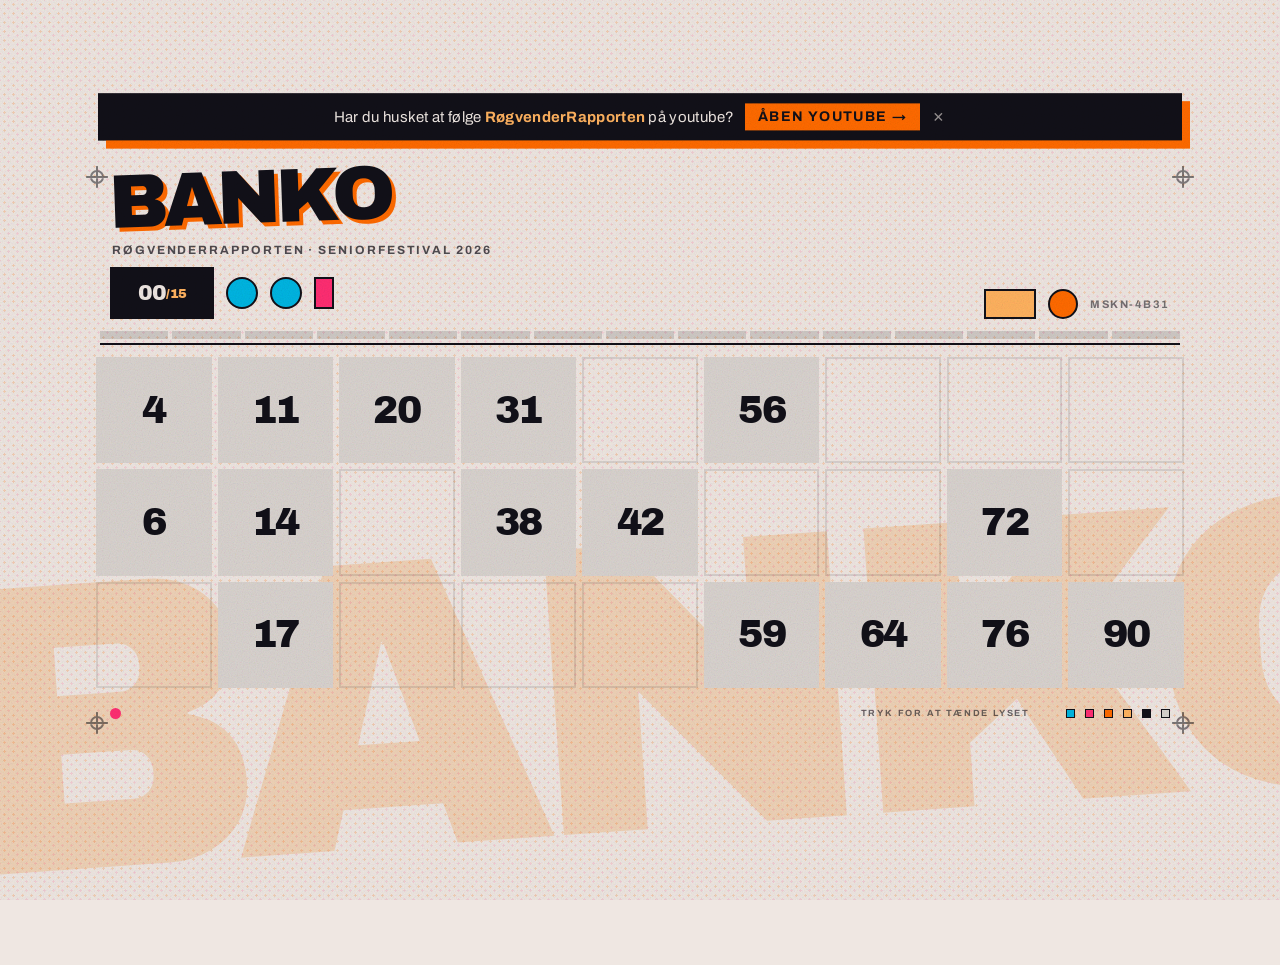
==== commit 5fcd602d: "variant A: remove the clip and the machine box The stage, the old bezel and the old panel all clippe" ====
--- a/A/index.html
+++ b/A/index.html
@@ -3,7 +3,7 @@
 <head>
 <meta charset="UTF-8">
 <meta name="viewport" content="width=device-width, initial-scale=1, maximum-scale=1, user-scalable=no, viewport-fit=cover">
-<title>BANKO — Maskinen · Landslejr 2026</title>
+<title>BANKO — Røgvenderrapporten · Seniorfestival 2026</title>
 <link rel="preconnect" href="https://fonts.googleapis.com">
 <link rel="preconnect" href="https://fonts.gstatic.com" crossorigin>
 <link href="https://fonts.googleapis.com/css2?family=Archivo+Black&family=Archivo:wght@400;600;700&display=swap" rel="stylesheet">
@@ -365,11 +365,17 @@
     background-image:url("data:image/svg+xml;utf8,<svg xmlns='http://www.w3.org/2000/svg' width='140' height='140'><filter id='n'><feTurbulence type='fractalNoise' baseFrequency='.85' numOctaves='3'/></filter><rect width='140' height='140' filter='url(%23n)' opacity='.42'/></svg>"); }
 
   /* No cabinet. The sheet IS the layout. */
-  .bezel{ background:none; box-shadow:none; padding:0; border-radius:0; max-width:1000px; }
-  .panel{ background:none; border:0; border-radius:0; box-shadow:none; padding:0 6px 4px; }
+  /* No cabinet and no clip. html/body already hide scrollbars, so ink is free
+     to bleed past the old machine box and off the sheet — the way a poster
+     trims. The box only survives as a centring device for the plate. */
+  .stage{ overflow:visible; }
+  .bezel{ background:none; box-shadow:none; padding:0; border-radius:0;
+    max-width:1000px; overflow:visible; }
+  .panel{ background:none; border:0; border-radius:0; box-shadow:none;
+    padding:0 6px 4px; overflow:visible; }
   /* Grid-breaking watermark, printed under everything in pale sand ink. */
   .panel::before{ content:"BANKO"; position:absolute; z-index:0; pointer-events:none;
-    left:-3%; bottom:-6%; font-family:var(--display); font-size:26vh; line-height:.8;
+    left:-14%; bottom:-22%; font-family:var(--display); font-size:46vh; line-height:.8;
     letter-spacing:-.06em; color:var(--sand); opacity:.30; mix-blend-mode:multiply;
     transform:rotate(-4deg); }
   .rail, .batwrap, .grid, .statusbar{ position:relative; z-index:1; }
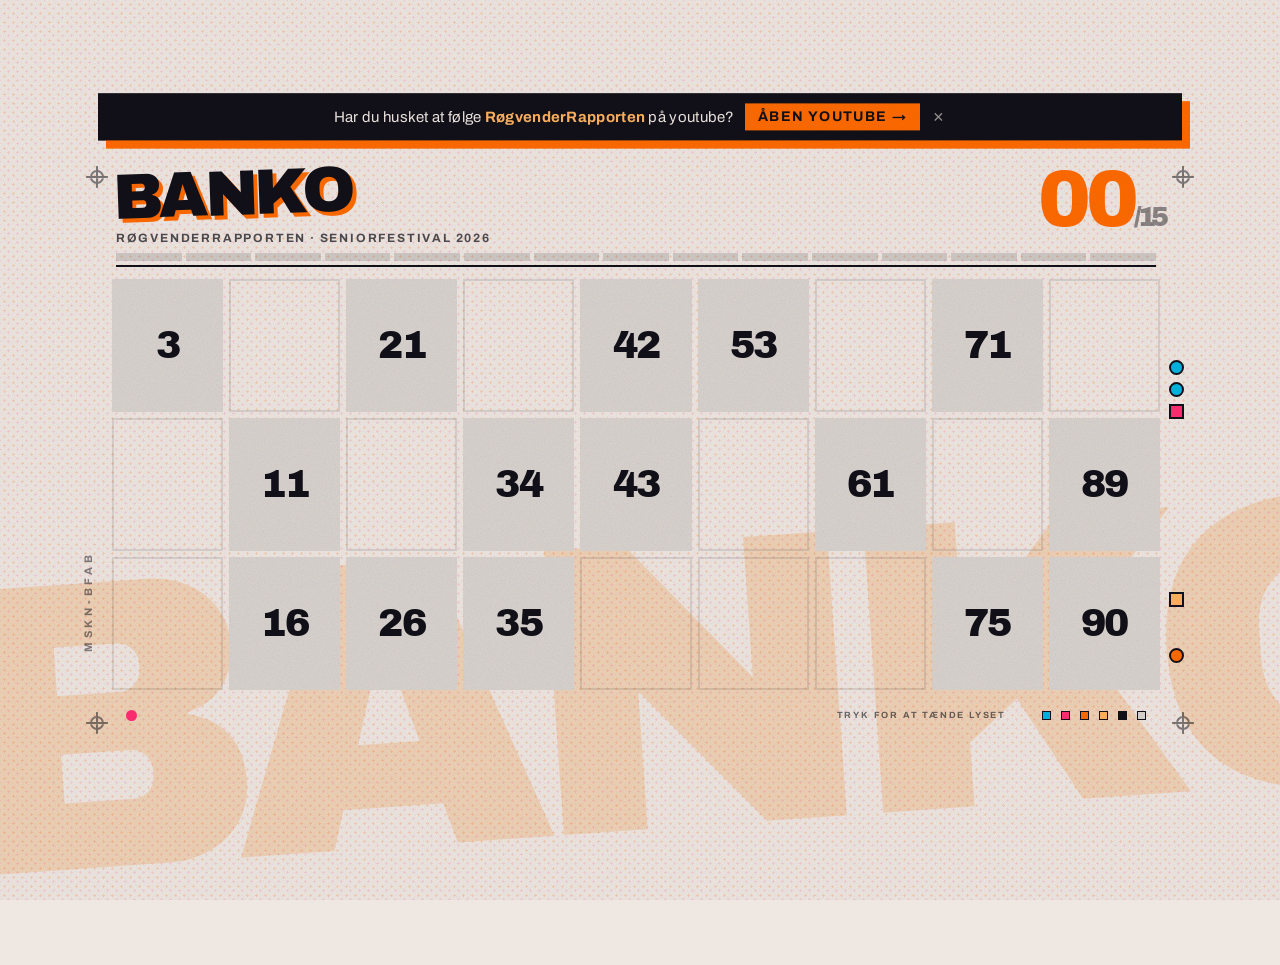
==== commit 51d68e5a: "variant A: break the header band apart, size the sheet from the long axis The counter, colour chips " ====
--- a/A/index.html
+++ b/A/index.html
@@ -393,42 +393,71 @@
   .stage .s3{bottom:0;left:0}.stage .s4{bottom:0;right:0}
 
   /* Masthead — oversized, tilted, ink on paper. */
-  /* Masthead is a real flow item, not an absolutely-centred plate — that is the
-     only way the display type can get big without landing on the chrome. */
-  .rail{ padding:2px 14px 12px; align-items:flex-end; gap:8px 14px; flex-wrap:wrap; }
-  /* Masthead gets its own full-width band above the meta row, so the display
-     type can run large without ever meeting the chrome. */
-  .nameplate{ position:static; transform:none; order:-1; flex:0 0 100%;
-    min-width:0; text-align:left; }
-  .lgroup, .rgroup{ flex:0 0 auto; align-items:center; }
+  /* ---- Sheet composition (mobile-first) --------------------------------
+     The header band was a control strip: counter, chips and serial in one
+     row. Broken apart — the counter is a big overprinted numeral in the top
+     corner, the serial runs up the left trim like a print code, the chips
+     are an ink-swatch column on the right trim, and the status line stays
+     along the bottom. Nothing sits in a row with anything else.
+     The wrappers become display:contents so each mark is placed against the
+     sheet directly; every element stays in the DOM and stays clickable.
+     Sizes use vmin so they hold in the rotated portrait machine too. ---- */
+  .lgroup, .rgroup{ display:contents; }
+  /* static, so the trim marks below resolve against the sheet (.panel),
+     not against this now-tiny masthead band */
+  .rail{ position:static; display:block; padding:0; margin:0 0 6px; }
+  .nameplate{ position:static; transform:none; text-align:left;
+    max-width:none; padding:0 0 0 2px; }
   .title{ font-family:var(--display); font-weight:400; color:var(--ink);
-    font-size:clamp(26px,7.2vw,76px); letter-spacing:-.055em; text-indent:0;
-    line-height:.82; text-shadow:4px 4px 0 var(--orange); transform:rotate(-2deg);
-    transform-origin:left bottom; }
+    letter-spacing:-.055em; text-indent:0; line-height:.8;
+    font-size:clamp(24px,5.2vmax,64px);
+    text-shadow:4px 4px 0 var(--orange); transform:rotate(-2deg);
+    transform-origin:left bottom; display:inline-block; }
   .stage .title{ font-family:var(--display); letter-spacing:-.055em; text-indent:0;
-    font-size:clamp(26px,7.2vw,76px); line-height:.82; }
+    font-size:clamp(24px,5.2vmax,64px); line-height:.8; }
   .sub{ font-family:var(--meta); font-weight:700; color:var(--ink);
-    text-transform:uppercase; letter-spacing:.16em; text-indent:.16em;
-    font-size:clamp(7px,1.1vw,12px); margin-top:8px; opacity:.72; white-space:nowrap; line-height:1.4; }
-  .stage .sub{ font-size:clamp(7px,1.1vw,12px); letter-spacing:.16em; text-indent:.16em; }
-
-  /* Counter → a stamped ink block, not a screen. */
-  .crt{ background:var(--ink); border:0; border-radius:0; box-shadow:none; overflow:visible; }
+    text-transform:uppercase; letter-spacing:.15em; text-indent:.15em;
+    font-size:clamp(6px,1.15vmax,12px); margin-top:7px; opacity:.72;
+    white-space:nowrap; line-height:1.4; }
+  .stage .sub{ font-size:clamp(6px,1.15vmax,12px); letter-spacing:.15em; text-indent:.15em; }
+
+  /* Room on the trims for the marks that now live there. */
+  .panel{ padding:2px 30px 2px 22px; }
+
+  /* Counter → a big number overprinted into the top corner. Not a readout. */
+  .crt{ position:absolute; top:-2px; right:26px; z-index:3;
+    width:auto; height:auto; background:none; border:0; border-radius:0;
+    box-shadow:none; overflow:visible; }
   .crt-grid, .scan{ display:none; }
-  .crt-num{ font-family:var(--display); font-weight:400; color:var(--paper);
-    font-size:clamp(11px,2vw,22px); letter-spacing:-.04em; text-shadow:none; }
-  .crt-num span{ color:var(--sand); font-size:.6em; }
-
-  /* Chrome → printer's marks and colour-bar chips. All still clickable. */
+  .crt-num{ position:static; display:block; font-family:var(--display);
+    font-weight:400; color:var(--orange); mix-blend-mode:multiply;
+    font-size:clamp(28px,6.2vmax,82px); line-height:.8; letter-spacing:-.06em;
+    text-shadow:none; }
+  .crt-num span{ color:var(--ink); opacity:.45; font-size:.34em; }
+
+  /* Serial → print code running up the left trim. */
+  .serial{ position:absolute; left:4px; bottom:14%; z-index:3;
+    transform:rotate(-90deg); transform-origin:left bottom; white-space:nowrap;
+    font-family:var(--meta); font-weight:700; color:var(--ink); opacity:.5;
+    font-size:clamp(7px,1.05vmax,11px); letter-spacing:.34em; text-shadow:none; }
+  .stage .serial{ font-size:clamp(7px,1.05vmax,11px); }
+
+  /* Chips → an ink-swatch column down the right trim. */
+  .knobs{ position:absolute; right:6px; top:34%; z-index:3;
+    flex-direction:column; gap:7px; }
+  .fader{ position:absolute; right:6px; bottom:22%; z-index:3; }
+  .redbtn{ position:absolute; right:6px; bottom:12%; z-index:3; }
   .knob{ border-radius:50%; background:var(--cyan); border:2px solid var(--ink); }
   .knob::after{ display:none; }
   .tgl{ border-radius:0; background:var(--pink); border:2px solid var(--ink); }
   .tgl.on::after{ display:none; }
-  .fader{ border-radius:0; background:var(--sand); border:2px solid var(--ink); box-shadow:none; }
+  .fader{ border-radius:0; background:var(--sand); border:2px solid var(--ink);
+    box-shadow:none; }
   .fader::before, .fader::after{ display:none; }
-  .redbtn{ border-radius:50%; background:var(--orange); border:2px solid var(--ink); box-shadow:none; }
-  .serial{ font-family:var(--meta); font-weight:700; color:var(--ink); opacity:.55;
-    font-size:clamp(7px,1vw,11px); letter-spacing:.14em; text-shadow:none; }
+  .redbtn{ border-radius:50%; background:var(--orange); border:2px solid var(--ink);
+    box-shadow:none; }
+  .knob, .tgl, .fader, .redbtn,
+  .stage .knob, .stage .tgl, .stage .fader, .stage .redbtn{ width:15px; height:15px; }
 
   /* Progress → an ink rule that fills. No gauge, no segments-as-cells. */
   .batwrap{ margin:0 4px 12px; }
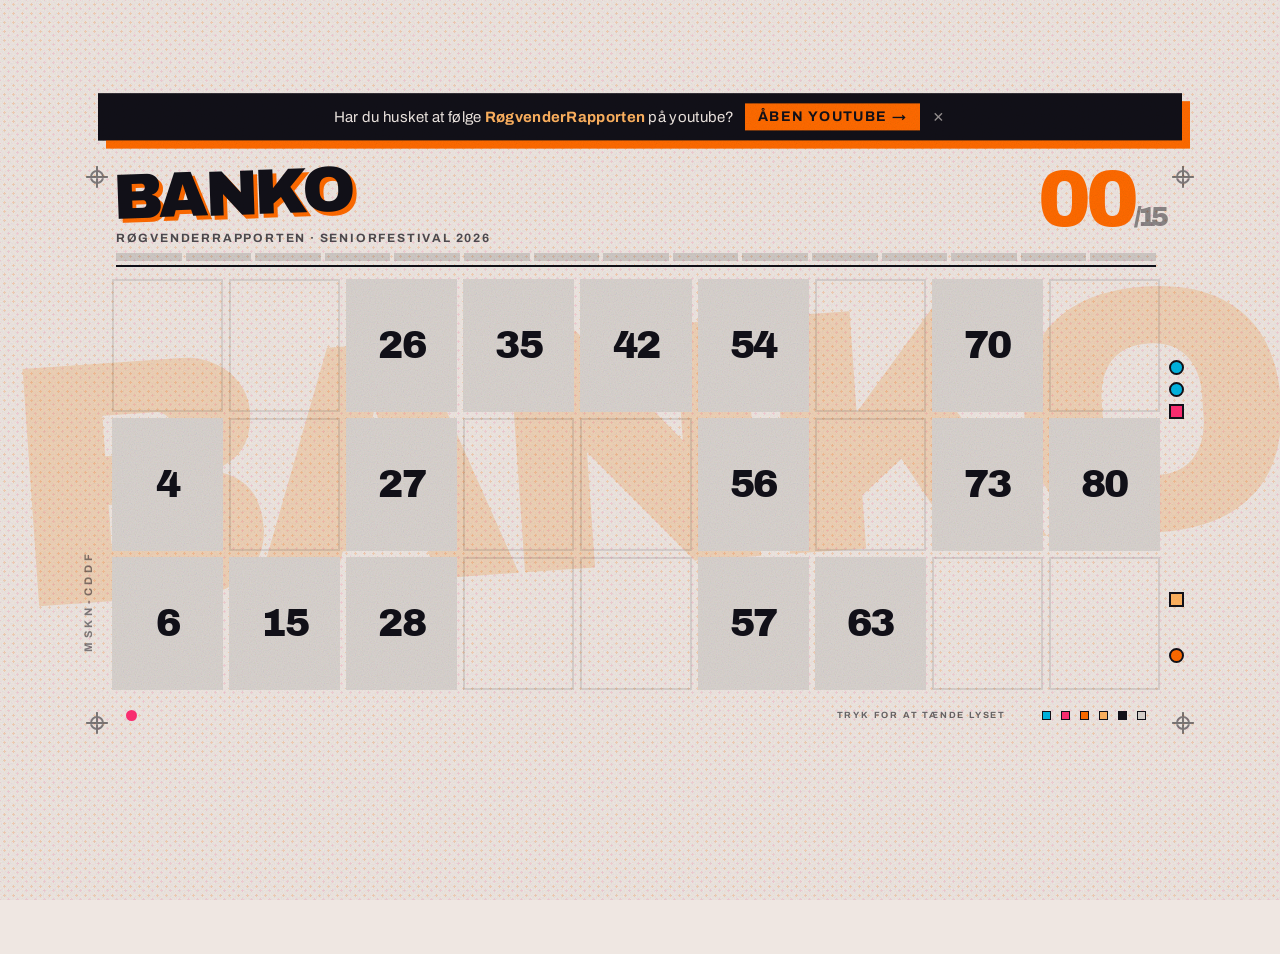
==== commit 90a9d246: "variant A: centre the watermark and scale it to fill the sheet The BANKO watermark was anchored bott" ====
--- a/A/index.html
+++ b/A/index.html
@@ -374,10 +374,13 @@
   .panel{ background:none; border:0; border-radius:0; box-shadow:none;
     padding:0 6px 4px; overflow:visible; }
   /* Grid-breaking watermark, printed under everything in pale sand ink. */
-  .panel::before{ content:"BANKO"; position:absolute; z-index:0; pointer-events:none;
-    left:-14%; bottom:-22%; font-family:var(--display); font-size:46vh; line-height:.8;
-    letter-spacing:-.06em; color:var(--sand); opacity:.30; mix-blend-mode:multiply;
-    transform:rotate(-4deg); }
+  /* Watermark: centred on the sheet and scaled off the long viewport axis so
+     it fills the width the machine actually has, in either orientation. */
+  .panel::before{ content:"BANKO"; position:absolute; inset:0; z-index:0;
+    pointer-events:none; display:flex; align-items:center; justify-content:center;
+    font-family:var(--display); font-size:27vmax; line-height:.78;
+    letter-spacing:-.065em; color:var(--sand); opacity:.30; mix-blend-mode:multiply;
+    transform:rotate(-4deg); white-space:nowrap; }
   .rail, .batwrap, .grid, .statusbar{ position:relative; z-index:1; }
 
   /* Screws → printed register marks (the crosshairs on a press sheet). */
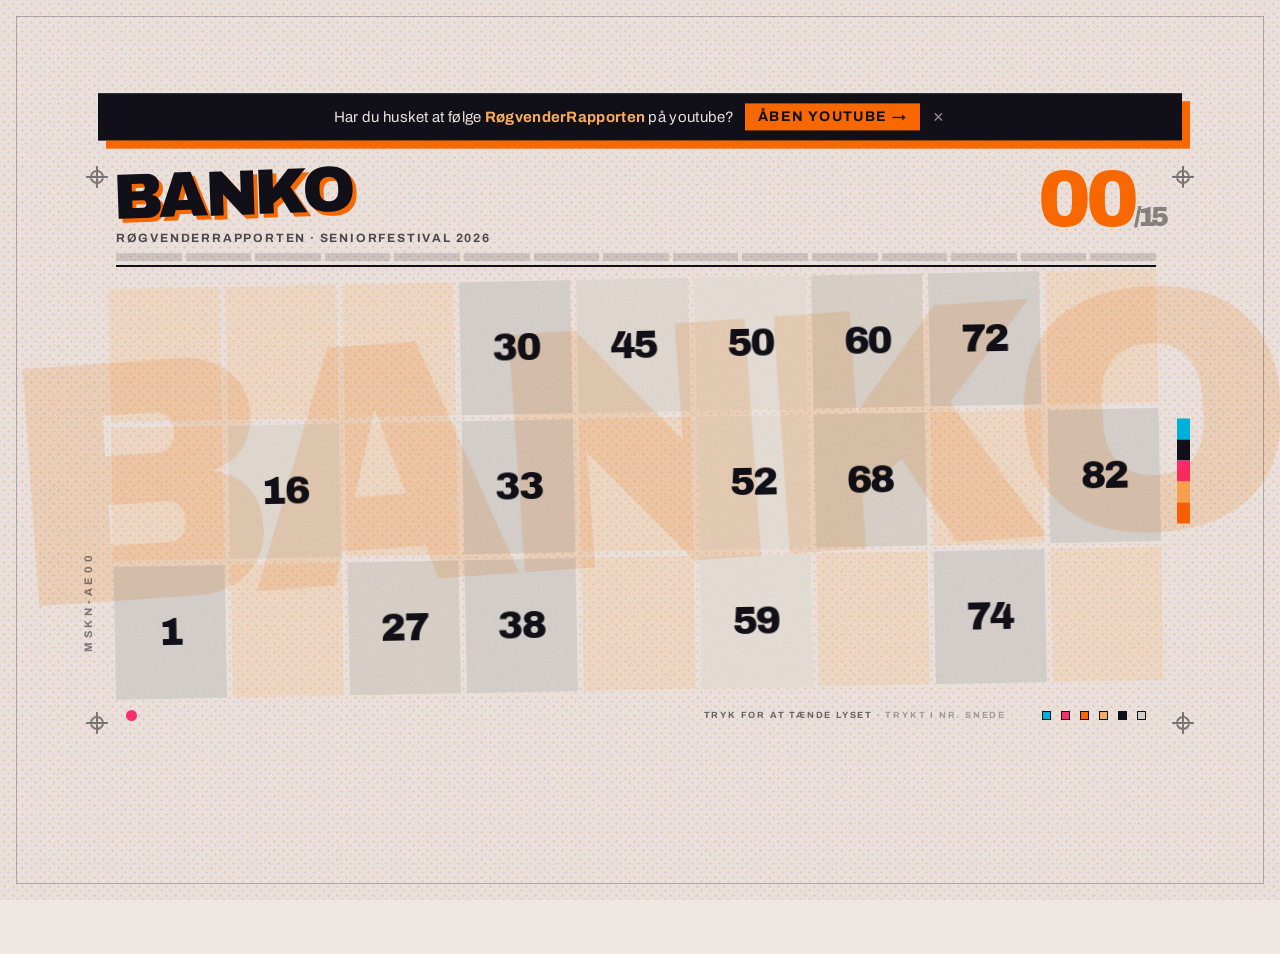
==== commit d99b4f28: "variant A: eight poster passes (colour bar, off-square plate, third ink, overprint, trim marks, colo" ====
--- a/A/index.html
+++ b/A/index.html
@@ -376,10 +376,10 @@
   /* Grid-breaking watermark, printed under everything in pale sand ink. */
   /* Watermark: centred on the sheet and scaled off the long viewport axis so
      it fills the width the machine actually has, in either orientation. */
-  .panel::before{ content:"BANKO"; position:absolute; inset:0; z-index:0;
+  .panel::before{ content:"BANKO"; position:absolute; inset:0; z-index:4;
     pointer-events:none; display:flex; align-items:center; justify-content:center;
     font-family:var(--display); font-size:27vmax; line-height:.78;
-    letter-spacing:-.065em; color:var(--sand); opacity:.30; mix-blend-mode:multiply;
+    letter-spacing:-.065em; color:var(--sand); opacity:.26; mix-blend-mode:multiply;
     transform:rotate(-4deg); white-space:nowrap; }
   .rail, .batwrap, .grid, .statusbar{ position:relative; z-index:1; }
 
@@ -445,22 +445,22 @@
     font-size:clamp(7px,1.05vmax,11px); letter-spacing:.34em; text-shadow:none; }
   .stage .serial{ font-size:clamp(7px,1.05vmax,11px); }
 
-  /* Chips → an ink-swatch column down the right trim. */
-  .knobs{ position:absolute; right:6px; top:34%; z-index:3;
-    flex-direction:column; gap:7px; }
-  .fader{ position:absolute; right:6px; bottom:22%; z-index:3; }
-  .redbtn{ position:absolute; right:6px; bottom:12%; z-index:3; }
-  .knob{ border-radius:50%; background:var(--cyan); border:2px solid var(--ink); }
-  .knob::after{ display:none; }
-  .tgl{ border-radius:0; background:var(--pink); border:2px solid var(--ink); }
-  .tgl.on::after{ display:none; }
-  .fader{ border-radius:0; background:var(--sand); border:2px solid var(--ink);
-    box-shadow:none; }
-  .fader::before, .fader::after{ display:none; }
-  .redbtn{ border-radius:50%; background:var(--orange); border:2px solid var(--ink);
-    box-shadow:none; }
+  /* 1 — Chips are no longer knobs in a column: one flush ink-swatch strip
+     down the right trim, the way a press sheet carries its colour bar. */
+  .knobs{ position:absolute; right:0; top:50%; z-index:3;
+    flex-direction:column; gap:0; transform:translateY(-50%); }
+  .fader{ position:absolute; right:0; top:50%; z-index:3;
+    transform:translateY(calc(-50% + 42px)); }
+  .redbtn{ position:absolute; right:0; top:50%; z-index:3;
+    transform:translateY(calc(-50% + 63px)); }
   .knob, .tgl, .fader, .redbtn,
-  .stage .knob, .stage .tgl, .stage .fader, .stage .redbtn{ width:15px; height:15px; }
+  .stage .knob, .stage .tgl, .stage .fader, .stage .redbtn{
+    width:13px; height:21px; border:0; border-radius:0; box-shadow:none; }
+  .knob{ background:var(--cyan); } .knob.k3{ background:var(--ink); }
+  .knob::after, .tgl.on::after, .fader::before, .fader::after{ display:none; }
+  .tgl{ background:var(--pink); }
+  .fader{ background:var(--sand); }
+  .redbtn{ background:var(--orange); }
 
   /* Progress → an ink rule that fills. No gauge, no segments-as-cells. */
   .batwrap{ margin:0 4px 12px; }
@@ -472,21 +472,38 @@
   .full .battery{ border-bottom-color:var(--orange); box-shadow:none; }
 
   /* The plate — flat ink blocks, hard edges, paper gutters. */
-  .grid{ background:none; border:0; border-radius:0; padding:0; gap:6px; }
+  /* 3 — nothing on a press lands perfectly square, and the ink lays down
+     unevenly across the sheet. */
+  .grid{ background:none; border:0; border-radius:0; padding:0; gap:6px;
+    transform:rotate(-1.1deg); }
+  .cell.num:nth-child(9n+2), .cell.num:nth-child(9n+5){ background:#e4dcd4; }
+  .cell.num:nth-child(9n+3), .cell.num:nth-child(9n+7){ background:#dcd4cb; }
+  .cell.num:nth-child(9n+6){ background:#e9e1d9; }
   .cell{ border-radius:0; overflow:visible; }
   .cell.num{ background:var(--paper-2); color:var(--ink); box-shadow:none;
     font-family:var(--display); font-weight:400; letter-spacing:-.04em;
     transition:background .08s,color .08s; }
   .cell.num:active{ transform:translate(1px,1px); box-shadow:none; }
-  .cell.blank{ background:none; opacity:1; box-shadow:inset 0 0 0 2px rgba(17,16,24,.10); }
-  .cell.lit{ background:var(--orange); color:var(--ink); text-shadow:none;
+  /* 4 — blanks are a pale sand plate, so the sheet reads as three inks. */
+  .cell.blank{ background:rgba(255,178,95,.20); opacity:1; box-shadow:none;
+    mix-blend-mode:multiply; }
+  .cell.num.lit{ background:var(--orange); color:var(--ink); text-shadow:none;
     box-shadow:none; animation:none; }
   /* Misregistration: a pink plate printed 5px off, multiplied under the orange. */
+  /* 9 — screenprint ink spreads; a razor-sharp offset reads digital. */
   .cell.lit::after{ content:""; position:absolute; inset:0; z-index:-1;
-    background:var(--pink); mix-blend-mode:multiply; transform:translate(5px,5px); }
-
-  /* Status line → press credits set in small caps. */
+    background:var(--pink); mix-blend-mode:multiply; transform:translate(5px,5px);
+    filter:blur(1.2px); }
+
+  /* 6 — a hairline trim rectangle turns the screen into a cut sheet; the
+     register crosshairs at the corners already read as crop marks. */
+  .bezel::before{ content:""; position:absolute; inset:16px; z-index:5;
+    pointer-events:none; border:1px solid rgba(17,16,24,.28); }
+
+  /* 7 — the status line is a printer's colophon, not a machine readout. */
   .statusbar{ padding:0 14px; }
+  .readout{ font-size:8px; letter-spacing:.17em; }
+  .readout::after{ content:" · TRYKT I NR. SNEDE"; opacity:.55; }
   .pwr{ width:11px; height:11px; border-radius:50%; background:var(--pink);
     box-shadow:none; animation:none; }
   .readout{ font-family:var(--meta); font-weight:700; color:var(--ink); opacity:.6;
@@ -498,15 +515,17 @@
   .rivets i:nth-child(6){ background:var(--paper-2) }
 
   /* Win — the poster is overprinted edge to edge. */
-  .win{ background:var(--paper); }
-  .win .type{ font-family:var(--display); font-weight:400; color:var(--ink);
+  /* 8 — the poster flips: full orange flood, type knocked out to paper,
+     pink plate printed 8px off. */
+  .win{ background:var(--orange); }
+  .win .type{ font-family:var(--display); font-weight:400; color:var(--paper);
     font-size:clamp(38px,13vw,150px); letter-spacing:-.06em; line-height:.82;
-    text-shadow:8px 8px 0 var(--orange), 16px 16px 0 var(--pink); }
-  .win .banko{ font-family:var(--meta); font-weight:700; color:var(--ink); opacity:.7;
+    text-shadow:8px 8px 0 var(--pink); }
+  .win .banko{ font-family:var(--meta); font-weight:700; color:var(--ink); opacity:.8;
     text-transform:uppercase; letter-spacing:.3em; font-size:clamp(9px,1.6vw,14px); }
-  .ret .lbl{ font-family:var(--meta); font-weight:700; color:var(--ink); opacity:.6;
+  .ret .lbl{ font-family:var(--meta); font-weight:700; color:var(--ink); opacity:.75;
     text-transform:uppercase; letter-spacing:.2em; font-size:10px; }
-  .ret .track{ background:none; border:0; border-bottom:3px solid rgba(17,16,24,.18);
+  .ret .track{ background:none; border:0; border-bottom:3px solid rgba(17,16,24,.28);
     border-radius:0; box-shadow:none; height:3px; }
   .ret .bar{ background:var(--ink); height:3px; }
 
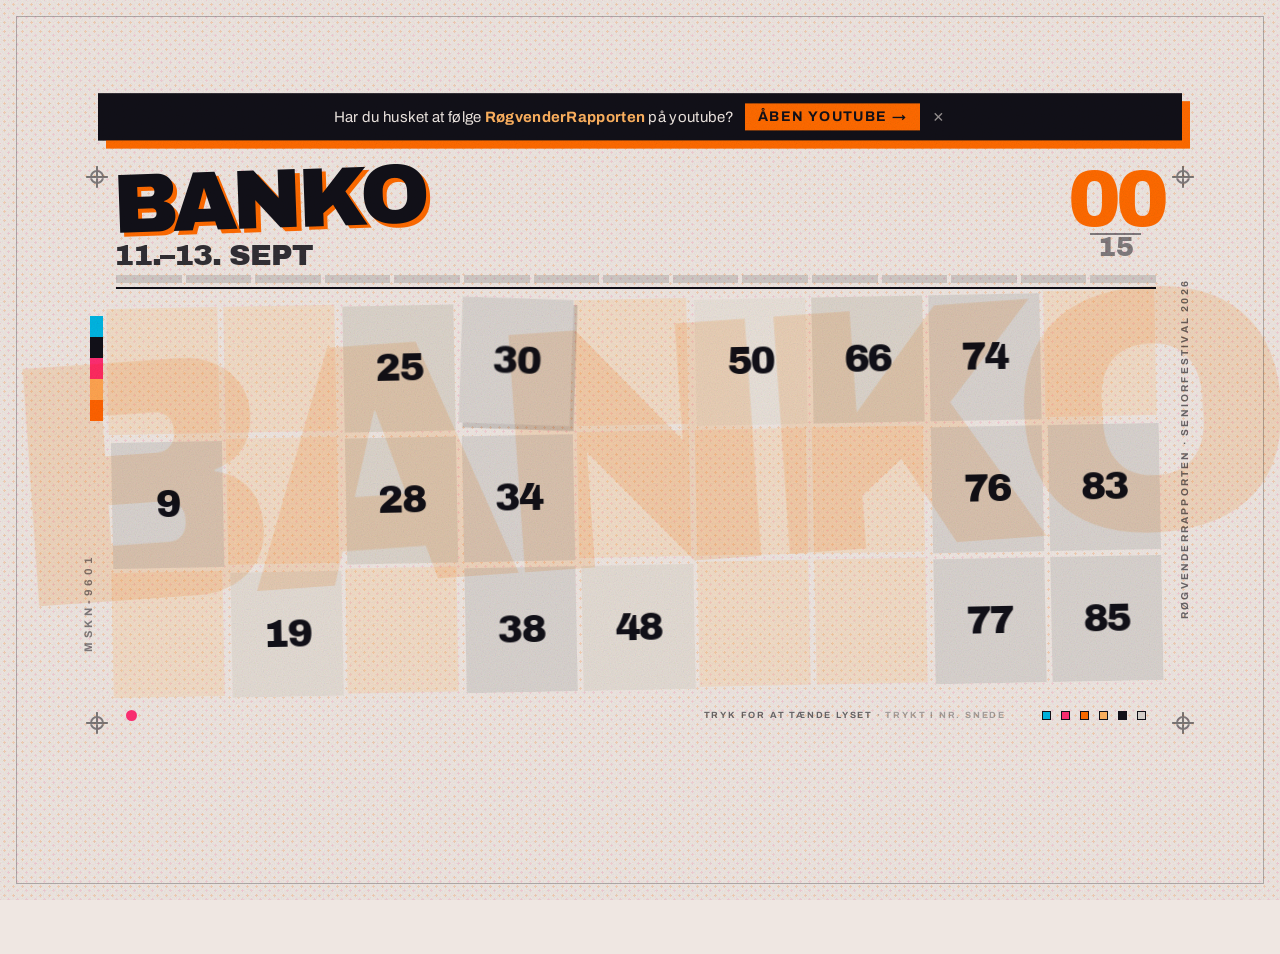
==== commit c8284847: "variant A: eight more poster passes (2-9) 2 — the sand plate drifts 2px the opposite way from the pi" ====
--- a/A/index.html
+++ b/A/index.html
@@ -359,6 +359,14 @@
       radial-gradient(rgba(255,106,0,.20) 1.1px,transparent 1.2px) 0 0/9px 9px,
       radial-gradient(rgba(255,45,114,.13) 1.1px,transparent 1.2px) 4px 4px/9px 9px,
       var(--paper); }
+  /* 4 — roller streaks: faint bands of thinner ink, fixed to the sheet. */
+  .stage::before{ content:""; position:absolute; inset:0; z-index:29; pointer-events:none;
+    mix-blend-mode:multiply; opacity:.5;
+    background:repeating-linear-gradient(90deg,
+      transparent 0 17%, rgba(255,255,255,.55) 17% 19%, transparent 19% 46%,
+      rgba(255,255,255,.4) 46% 47.2%, transparent 47.2% 78%,
+      rgba(255,255,255,.5) 78% 80%, transparent 80% 100%); }
+
   /* Press grain — the texture that sells the print. */
   .stage::after{ content:""; position:absolute; inset:0; z-index:30; pointer-events:none;
     opacity:.5; mix-blend-mode:multiply;
@@ -413,16 +421,28 @@
     max-width:none; padding:0 0 0 2px; }
   .title{ font-family:var(--display); font-weight:400; color:var(--ink);
     letter-spacing:-.055em; text-indent:0; line-height:.8;
-    font-size:clamp(24px,5.2vmax,64px);
+    font-size:clamp(28px,6.6vmax,84px);
     text-shadow:4px 4px 0 var(--orange); transform:rotate(-2deg);
     transform-origin:left bottom; display:inline-block; }
   .stage .title{ font-family:var(--display); letter-spacing:-.055em; text-indent:0;
-    font-size:clamp(24px,5.2vmax,64px); line-height:.8; }
-  .sub{ font-family:var(--meta); font-weight:700; color:var(--ink);
-    text-transform:uppercase; letter-spacing:.15em; text-indent:.15em;
-    font-size:clamp(6px,1.15vmax,12px); margin-top:7px; opacity:.72;
-    white-space:nowrap; line-height:1.4; }
-  .stage .sub{ font-size:clamp(6px,1.15vmax,12px); letter-spacing:.15em; text-indent:.15em; }
+    font-size:clamp(28px,6.6vmax,84px); line-height:.8; }
+  /* 6 — the subtitle leaves the masthead and runs up the right trim, which
+     frees the whole top band for the display type alone. */
+  /* writing-mode reads bottom-to-top without transform-origin guesswork, and
+     centres cleanly on the trim at any height. */
+  .sub{ position:absolute; right:0; top:50%; z-index:3; margin:0;
+    writing-mode:vertical-rl; transform:translateY(-50%) rotate(180deg);
+    transform-origin:center; white-space:nowrap;
+    font-family:var(--meta); font-weight:700; color:var(--ink); opacity:.6;
+    text-transform:uppercase; letter-spacing:.22em; text-indent:.22em;
+    font-size:clamp(6px,.95vmax,10px); line-height:1; }
+  .stage .sub{ font-size:clamp(6px,.95vmax,10px); letter-spacing:.22em; text-indent:.22em; }
+
+  /* 7 — a poster has to say when. Date block sits under the masthead. */
+  .nameplate::after{ content:"11.–13. SEPT"; display:block; margin-top:4px;
+    font-family:var(--display); font-weight:400; color:var(--ink);
+    font-size:clamp(11px,2.4vmax,30px); line-height:.85; letter-spacing:-.04em;
+    opacity:.85; }
 
   /* Room on the trims for the marks that now live there. */
   .panel{ padding:2px 30px 2px 22px; }
@@ -432,11 +452,14 @@
     width:auto; height:auto; background:none; border:0; border-radius:0;
     box-shadow:none; overflow:visible; }
   .crt-grid, .scan{ display:none; }
-  .crt-num{ position:static; display:block; font-family:var(--display);
-    font-weight:400; color:var(--orange); mix-blend-mode:multiply;
-    font-size:clamp(28px,6.2vmax,82px); line-height:.8; letter-spacing:-.06em;
-    text-shadow:none; }
-  .crt-num span{ color:var(--ink); opacity:.45; font-size:.34em; }
+  /* 9 — set as a stacked fraction with a rule between, not "04/15". */
+  .crt-num{ position:static; display:block; text-align:center;
+    font-family:var(--display); font-weight:400; color:var(--orange);
+    mix-blend-mode:multiply; font-size:clamp(28px,6.2vmax,82px);
+    line-height:.8; letter-spacing:-.06em; text-shadow:none; }
+  .crt-num span{ display:block; color:var(--ink); opacity:.5; font-size:.34em;
+    border-top:2px solid currentColor; margin:2px auto 0; padding-top:2px; width:1.9em;
+    letter-spacing:-.02em; }
 
   /* Serial → print code running up the left trim. */
   .serial{ position:absolute; left:4px; bottom:14%; z-index:3;
@@ -447,12 +470,10 @@
 
   /* 1 — Chips are no longer knobs in a column: one flush ink-swatch strip
      down the right trim, the way a press sheet carries its colour bar. */
-  .knobs{ position:absolute; right:0; top:50%; z-index:3;
-    flex-direction:column; gap:0; transform:translateY(-50%); }
-  .fader{ position:absolute; right:0; top:50%; z-index:3;
-    transform:translateY(calc(-50% + 42px)); }
-  .redbtn{ position:absolute; right:0; top:50%; z-index:3;
-    transform:translateY(calc(-50% + 63px)); }
+  .knobs{ position:absolute; left:0; top:26%; z-index:3;
+    flex-direction:column; gap:0; }
+  .fader{ position:absolute; left:0; top:26%; z-index:3; margin-top:63px; }
+  .redbtn{ position:absolute; left:0; top:26%; z-index:3; margin-top:84px; }
   .knob, .tgl, .fader, .redbtn,
   .stage .knob, .stage .tgl, .stage .fader, .stage .redbtn{
     width:13px; height:21px; border:0; border-radius:0; box-shadow:none; }
@@ -483,11 +504,20 @@
   .cell.num{ background:var(--paper-2); color:var(--ink); box-shadow:none;
     font-family:var(--display); font-weight:400; letter-spacing:-.04em;
     transition:background .08s,color .08s; }
-  .cell.num:active{ transform:translate(1px,1px); box-shadow:none; }
+  /* 8 — marking is stamping: the tile takes the hit and leaves an ink ring. */
+  .cell.num{ transition:background .08s,color .08s,transform .06s,box-shadow .06s; }
+  .cell.num:active{ transform:scale(.93); box-shadow:0 0 0 4px rgba(17,16,24,.16); }
+  /* 5 — one tile is pasted on askew. */
+  .cell.num.pasted{ transform:rotate(3deg) translate(0,-5px); z-index:2;
+    box-shadow:4px 5px 0 rgba(17,16,24,.16); }
+  .cell.num.pasted:active{ transform:rotate(3deg) translate(0,-5px) scale(.93); }
   /* 4 — blanks are a pale sand plate, so the sheet reads as three inks. */
+  /* 2 — the sand plate drifts the other way; multi-plate drift is what makes
+     a riso pull look hand-made rather than one shared offset. */
   .cell.blank{ background:rgba(255,178,95,.20); opacity:1; box-shadow:none;
-    mix-blend-mode:multiply; }
-  .cell.num.lit{ background:var(--orange); color:var(--ink); text-shadow:none;
+    mix-blend-mode:multiply; transform:translate(-2px,-2px); }
+  /* 3 — on a two-colour pull the paper shows through the type. */
+  .cell.num.lit{ background:var(--orange); color:var(--paper); text-shadow:none;
     box-shadow:none; animation:none; }
   /* Misregistration: a pink plate printed 5px off, multiplied under the orange. */
   /* 9 — screenprint ink spreads; a razor-sharp offset reads digital. */
@@ -748,7 +778,7 @@
   }
   function refreshReadouts(){
     const lit=litCount();
-    crt.innerHTML=String(lit).padStart(2,"0")+"<span>/15</span>";
+    crt.innerHTML=String(lit).padStart(2,"0")+"<span>15</span>";   // set as a fraction in CSS
     bat.forEach((s,i)=>{ s.className=""; if(i<lit) s.classList.add("on", i<5?"g":i<10?"a":"r"); });
     document.querySelector(".batwrap").classList.toggle("full", lit>=15);
   }
@@ -766,6 +796,13 @@
         cell.addEventListener("click",()=>toggle(v,cell));
       }
       gridEl.appendChild(cell);
+    }
+    // One tile is pasted on askew, picked from the plate hash so it is stable
+    // for this card but different between cards.
+    const numCells=[...gridEl.querySelectorAll(".cell.num")];
+    if(numCells.length){
+      const h=parseInt(serialOf(grid).slice(-4),16)||0;
+      numCells[h%numCells.length].classList.add("pasted");
     }
     prevCompleteRows=completeRows();
     refreshReadouts();
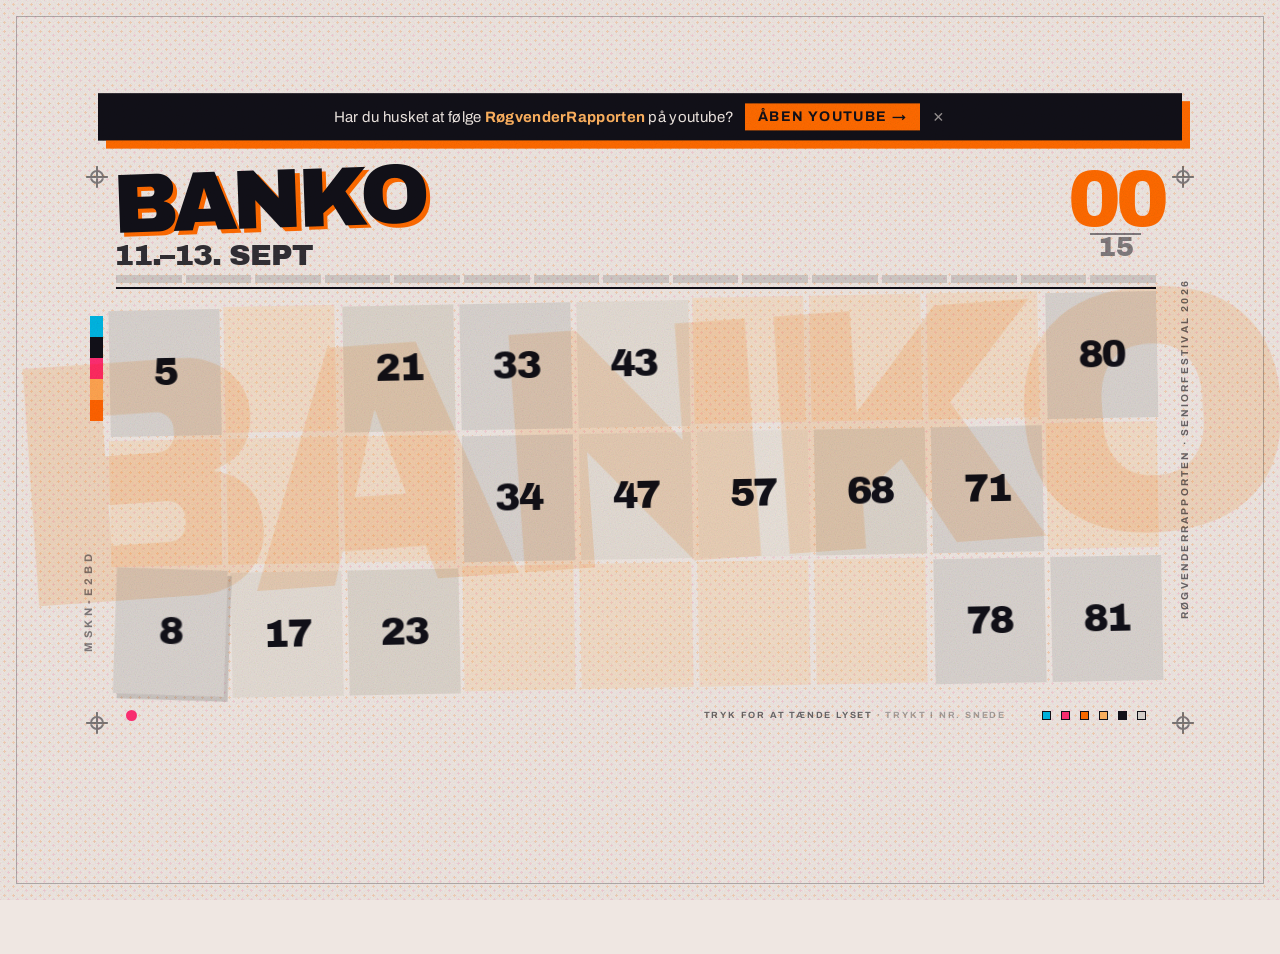
==== commit 5f985a0f: "variant A: three new easter eggs (stamps, crop-mark alignment, colour bar) All additive — no existin" ====
--- a/A/index.html
+++ b/A/index.html
@@ -593,6 +593,51 @@
   @media (prefers-reduced-motion:reduce){
     .beams.on{ animation:none !important; }
   }
+
+  /* --- Easter egg K — stempelbordet ------------------------------------
+     Hold a finger on bare paper and a rubber stamp slams down there. They
+     accumulate, so the sheet fills with press marks; the eighth one calls a
+     re-pull and the whole lot lifts at once. Stamps never take pointer
+     events, so marking numbers is never blocked. --------------------- */
+  .stamp{ position:absolute; z-index:6; pointer-events:none;
+    font-family:var(--display); font-weight:400; letter-spacing:-.02em;
+    font-size:clamp(13px,2.4vmax,30px); line-height:1; white-space:nowrap;
+    padding:.28em .42em; border:.16em solid currentColor; border-radius:2px;
+    mix-blend-mode:multiply; opacity:0;
+    transform:translate(-50%,-50%) rotate(var(--rot)) scale(2.6);
+    animation:stampslam .34s cubic-bezier(.2,1.5,.35,1) forwards; }
+  .stamp.ink1{ color:var(--pink); } .stamp.ink2{ color:var(--orange); }
+  .stamp.ink3{ color:var(--ink); }
+  /* the smeared duplicate underneath = ink pushed out at the edge */
+  .stamp::before{ content:attr(data-t); position:absolute; left:-.42em; top:-.28em;
+    padding:.28em .42em; border:.16em solid currentColor; border-radius:2px;
+    filter:blur(1.6px); opacity:.5; transform:translate(2px,2px); }
+  @keyframes stampslam{
+    0%  { opacity:0;   transform:translate(-50%,-50%) rotate(var(--rot)) scale(2.6) }
+    62% { opacity:.86; transform:translate(-50%,-50%) rotate(var(--rot)) scale(.94) }
+    100%{ opacity:.78; transform:translate(-50%,-50%) rotate(var(--rot)) scale(1) }
+  }
+  .stamp.lift{ animation:stamplift .5s ease forwards; }
+  @keyframes stamplift{ to{ opacity:0; transform:translate(-50%,-50%) rotate(var(--rot)) scale(1.5) } }
+  /* the re-pull: one full-bleed mark across the whole sheet */
+  .repull{ position:absolute; inset:0; z-index:7; pointer-events:none;
+    display:flex; align-items:center; justify-content:center;
+    font-family:var(--display); font-weight:400; color:var(--pink);
+    font-size:clamp(30px,9vmax,120px); letter-spacing:-.05em;
+    mix-blend-mode:multiply; opacity:0; transform:rotate(-7deg) scale(2.2);
+    animation:stampslam .42s cubic-bezier(.2,1.5,.35,1) forwards; --rot:-7deg; }
+
+  /* --- Easter egg L — crop-mark alignment ------------------------------
+     The register crosshairs are the four screws. Hit all four inside 3s and
+     the sheet pulls square; it will not stay there. --------------------- */
+  .grid{ transition:transform .55s cubic-bezier(.2,1.2,.3,1); }
+  .grid.aligned{ transform:rotate(0deg); }
+
+  /* --- Easter egg M — colour-bar calibration ---------------------------
+     Tap the left-trim swatches top to bottom and the press runs each ink
+     across the whole sheet in turn. ------------------------------------- */
+  .inkflood{ position:absolute; inset:0; z-index:7; pointer-events:none;
+    mix-blend-mode:multiply; opacity:.7; }
 </style>
 </head>
 <body>
@@ -1311,6 +1356,114 @@
     el.addEventListener("pointercancel",crownUp);
   });
 
+
+  // ---------- K — stempelbordet: hold on bare paper to slam a stamp ----------
+  // Poster-native version of the "big rubber stamp" idea: not a one-shot on a
+  // win, but a repeatable mark you can cover the sheet with. Long-press only,
+  // so it can never be mistaken for (or steal) a tap on a number.
+  const STAMPS=["GODKENDT","AFVIST","KOPI","FORTROLIGT","PRØVETRYK","HÅNDTRYKT",
+                "RØGVENDT","UDSOLGT","MÅ IKKE VENDES","SET AF LEDELSEN"];
+  const STAMP_SKIP=".cell,.crt,.crt-num,.serial,.knob,.tgl,.fader,.redbtn,.screw,"+
+                   ".pwr,.readout,.rivets,.rivets i,.battery,.batwrap,.title,.sub,"+
+                   ".nameplate,.win,.ad,.adbtn,.adclose,.dbg,.dbg button";
+  let stampTimer=null, stampCount=0, stampBusy=false;
+
+  function slamStamp(px,py){
+    const el=document.createElement("div");
+    el.className="stamp ink"+(1+Math.floor(Math.random()*3));
+    const word=STAMPS[Math.floor(Math.random()*STAMPS.length)];
+    el.textContent=word; el.dataset.t=word;
+    el.style.setProperty("--rot",(Math.random()*34-17).toFixed(1)+"deg");
+    el.style.left=px+"px"; el.style.top=py+"px";
+    panel.appendChild(el);
+    blip(190); if(navigator.vibrate) navigator.vibrate(18);
+    stampCount++;
+    if(stampCount>=8) rePull();
+  }
+
+  // Eighth stamp → the sheet is re-pulled and every mark lifts at once.
+  function rePull(){
+    stampBusy=true; stampCount=0;
+    const r=document.createElement("div"); r.className="repull"; r.textContent="PRØVETRYK";
+    panel.appendChild(r); blip(120);
+    setTimeout(()=>{
+      panel.querySelectorAll(".stamp").forEach(s=>s.classList.add("lift"));
+      r.classList.add("lift");
+      setTimeout(()=>{ panel.querySelectorAll(".stamp,.repull").forEach(n=>n.remove());
+                       stampBusy=false; },520);
+    },900);
+  }
+
+  panel.addEventListener("pointerdown",e=>{
+    if(partyActive||stampBusy) return;
+    if(e.target.closest(STAMP_SKIP)) return;         // never over a live target
+    const r=panel.getBoundingClientRect();
+    const px=e.clientX-r.left, py=e.clientY-r.top;
+    stampTimer=setTimeout(()=>{ stampTimer=null; slamStamp(px,py); },560);
+  });
+  ["pointerup","pointercancel","pointerleave","pointermove"].forEach(t=>
+    panel.addEventListener(t,e=>{
+      if(t==="pointermove" && stampTimer===null) return;
+      clearTimeout(stampTimer); stampTimer=null;
+    }));
+
+
+  // ---------- L — crop-mark alignment: all four crosshairs within 3s ----------
+  // Additive: the screws keep their existing tick-on-tap and hold-to-unscrew.
+  (function(){
+    let hits=new Set(), first=0;
+    document.querySelectorAll(".screw").forEach((sc,i)=>{
+      sc.addEventListener("click",()=>{
+        if(partyActive || sc.classList.contains("hole")) return;
+        const now=Date.now();
+        if(now-first>3000){ hits.clear(); first=now; }
+        hits.add(i);
+        if(hits.size===4){
+          hits.clear(); first=0;
+          gridEl.classList.add("aligned"); blip(880);
+          setTimeout(()=>gridEl.classList.remove("aligned"),2000);   // never stays square
+        }
+      });
+    });
+  })();
+
+  // ---------- M — colour-bar calibration: swatches top to bottom ----------
+  (function(){
+    const bar=[document.querySelector(".knob.k1"), document.querySelector(".knob.k3"),
+               document.querySelector(".tgl"), document.querySelector(".fader"),
+               document.querySelector(".redbtn")].filter(Boolean);
+    if(bar.length<5) return;
+    const INKS=["#00b5e2","#111018","#ff2d72","#ffb25f","#ff6a00"];
+    let step=0, last=0;
+    bar.forEach((el,i)=>{
+      el.addEventListener("click",()=>{
+        if(partyActive) return;
+        const now=Date.now();
+        if(now-last>2200) step=0;                 // sequence times out
+        last=now;
+        if(i===step){ step++; if(step===bar.length){ step=0; runCalibration(); } }
+        else step=(i===0?1:0);                    // wrong chip restarts cleanly
+      });
+    });
+    function runCalibration(){
+      INKS.forEach((c,i)=>setTimeout(()=>{
+        const f=document.createElement("div");
+        f.className="inkflood"; f.style.background=c;
+        panel.appendChild(f); blip(340+i*90);
+        setTimeout(()=>f.remove(),150);
+      }, i*150));
+      setTimeout(()=>{
+        const ok=document.createElement("div");
+        ok.className="stamp ink3"; ok.textContent="FARVER OK"; ok.dataset.t="FARVER OK";
+        ok.style.setProperty("--rot","-6deg");
+        ok.style.left="50%"; ok.style.top="50%";
+        panel.appendChild(ok);
+        setTimeout(()=>{ ok.classList.add("lift");
+                         setTimeout(()=>ok.remove(),520); },1500);
+      }, INKS.length*150);
+    }
+  })();
+
   // ---------- Debug mode (?fejlfinding): Ny plade-knap (ADR-9). Not for participants. ----------
   if(params.has("fejlfinding")){
     const dbg=$("#dbg"); dbg.classList.add("on");
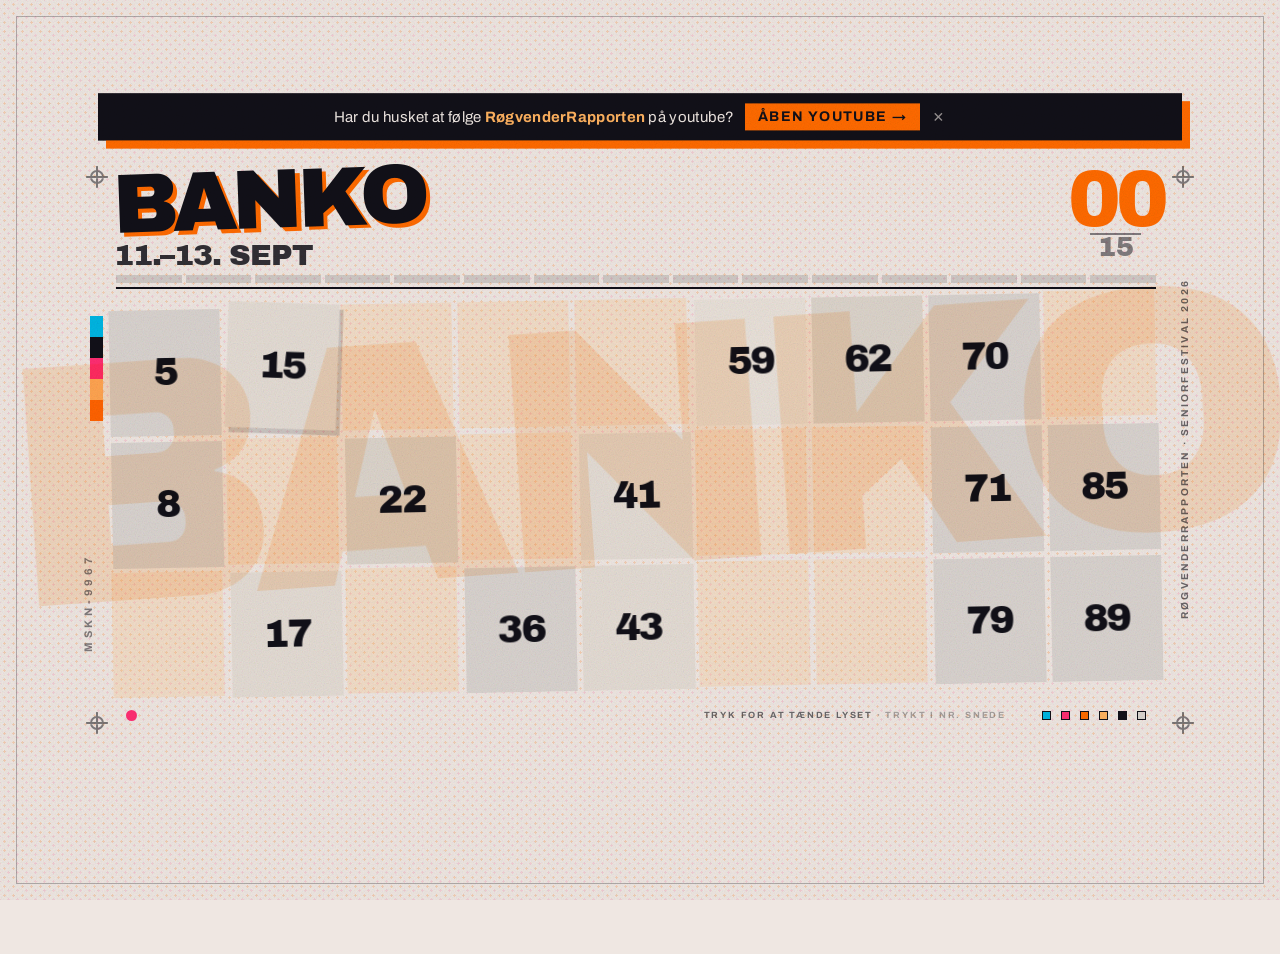
==== commit 98ea5b03: "fix egg K: a jittery finger no longer cancels the long-press Any pointermove at all cancelled the st" ====
--- a/A/index.html
+++ b/A/index.html
@@ -599,6 +599,9 @@
      accumulate, so the sheet fills with press marks; the eighth one calls a
      re-pull and the whole lot lifts at once. Stamps never take pointer
      events, so marking numbers is never blocked. --------------------- */
+  /* a long press on iOS otherwise raises the selection callout and eats the
+     gesture before the timer fires */
+  .panel{ -webkit-touch-callout:none; user-select:none; -webkit-user-select:none; }
   .stamp{ position:absolute; z-index:6; pointer-events:none;
     font-family:var(--display); font-weight:400; letter-spacing:-.02em;
     font-size:clamp(13px,2.4vmax,30px); line-height:1; white-space:nowrap;
@@ -1394,18 +1397,24 @@
     },900);
   }
 
+  let stampFrom=null;
   panel.addEventListener("pointerdown",e=>{
     if(partyActive||stampBusy) return;
     if(e.target.closest(STAMP_SKIP)) return;         // never over a live target
     const r=panel.getBoundingClientRect();
     const px=e.clientX-r.left, py=e.clientY-r.top;
-    stampTimer=setTimeout(()=>{ stampTimer=null; slamStamp(px,py); },560);
+    stampFrom={x:e.clientX,y:e.clientY};
+    stampTimer=setTimeout(()=>{ stampTimer=null; stampFrom=null; slamStamp(px,py); },560);
   });
-  ["pointerup","pointercancel","pointerleave","pointermove"].forEach(t=>
-    panel.addEventListener(t,e=>{
-      if(t==="pointermove" && stampTimer===null) return;
-      clearTimeout(stampTimer); stampTimer=null;
-    }));
+  // A finger is never still. Only a real drag cancels the press — cancelling on
+  // any pointermove at all made this unusable on touch.
+  panel.addEventListener("pointermove",e=>{
+    if(stampTimer===null||!stampFrom) return;
+    if(Math.hypot(e.clientX-stampFrom.x, e.clientY-stampFrom.y) < 12) return;
+    clearTimeout(stampTimer); stampTimer=null; stampFrom=null;
+  });
+  ["pointerup","pointercancel","pointerleave"].forEach(t=>
+    panel.addEventListener(t,()=>{ clearTimeout(stampTimer); stampTimer=null; stampFrom=null; }));
 
 
   // ---------- L — crop-mark alignment: all four crosshairs within 3s ----------
